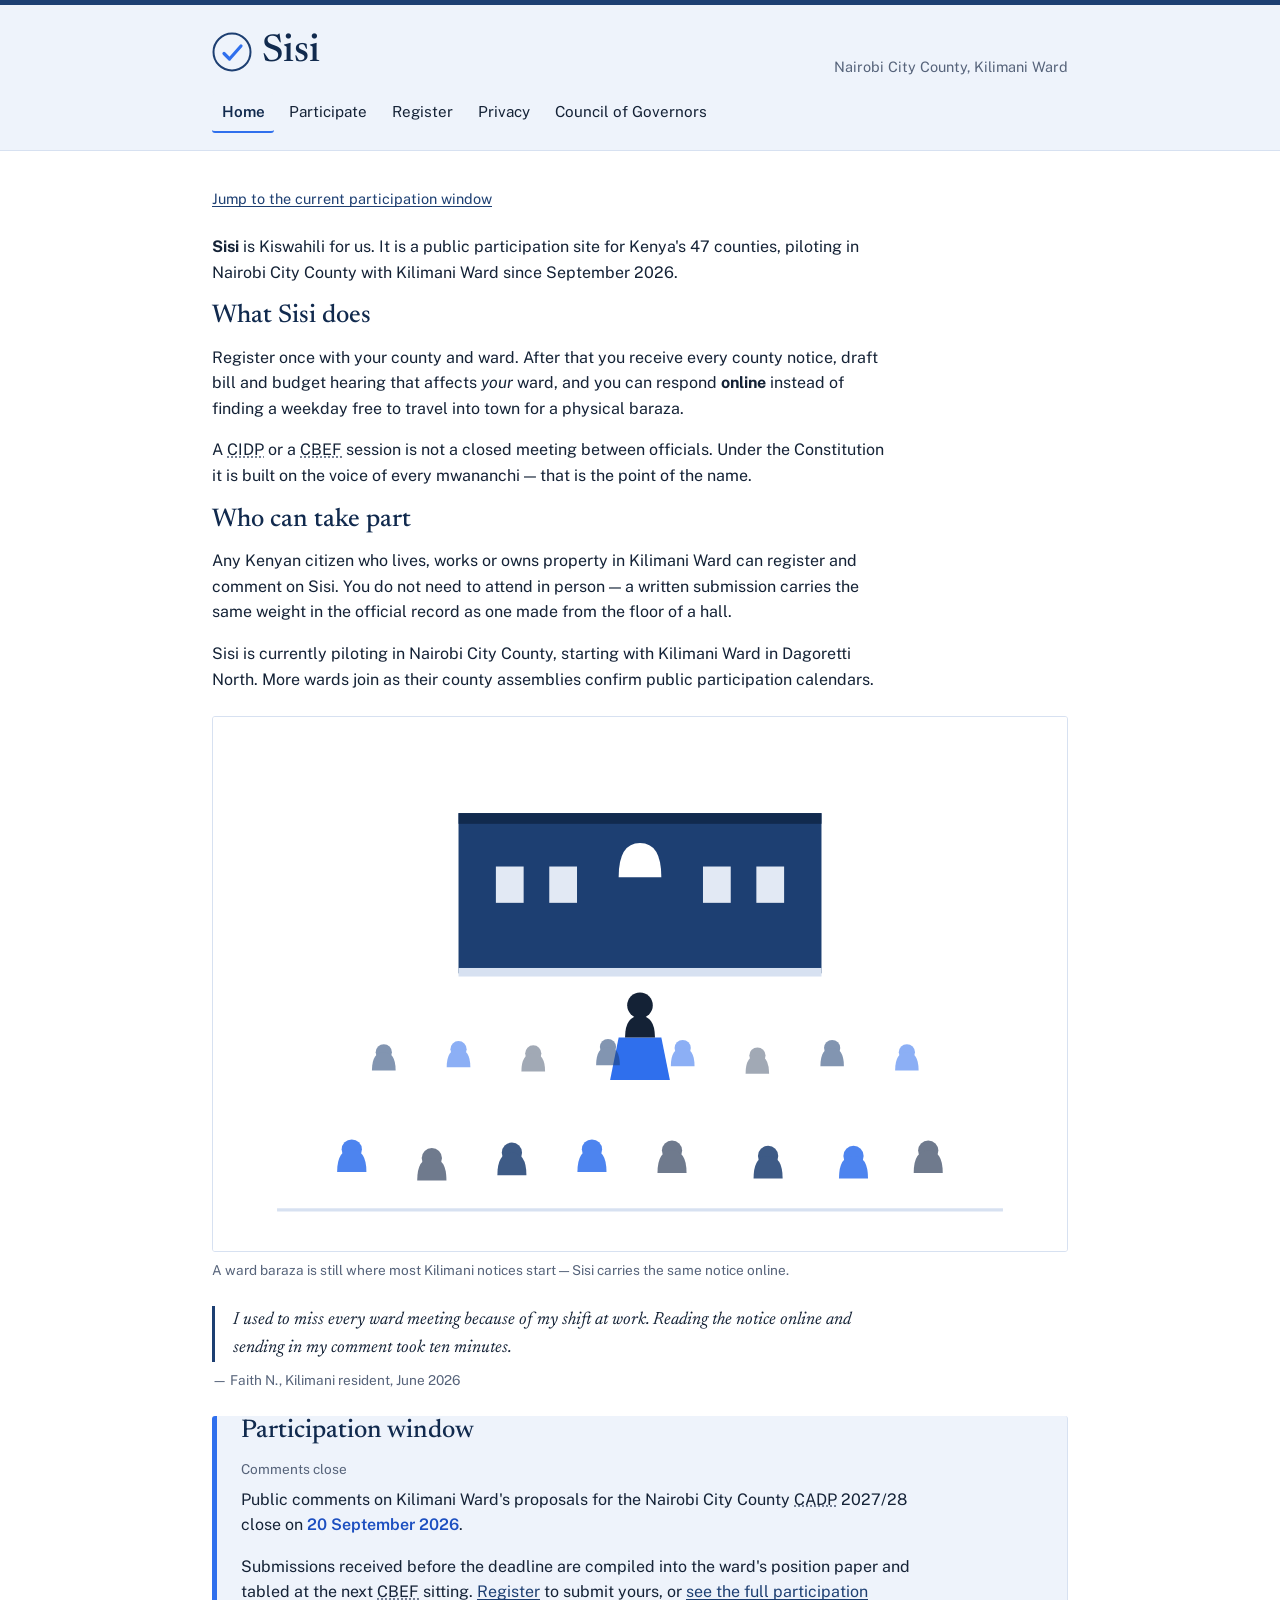
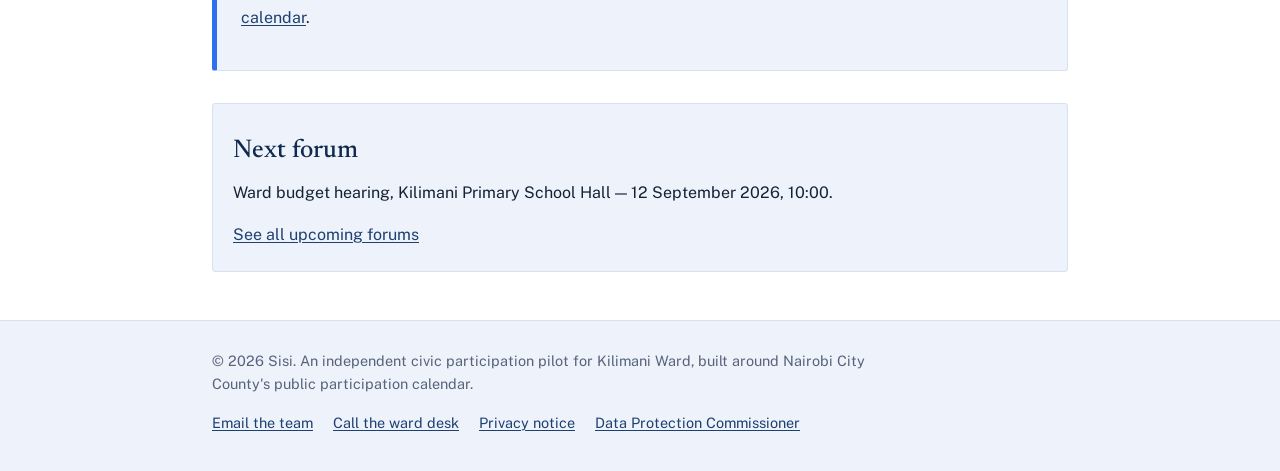
==== index.html @ 53de2138 "style: switch to white/navy theme, add favicon set, tighten nav Palette - Replace green/marigold tok" ====
<!doctype html>
<html lang="en">
<head>
<meta charset="utf-8">
<meta name="viewport" content="width=device-width, initial-scale=1">
<title>Sisi — your county, your voice</title>
<link rel="icon" type="image/svg+xml" href="images/mark.svg">
<link rel="icon" type="image/png" sizes="32x32" href="images/favicon-32.png">
<link rel="icon" type="image/png" sizes="16x16" href="images/favicon-16.png">
<link rel="apple-touch-icon" href="images/apple-touch-icon.png">
<link rel="preconnect" href="https://fonts.googleapis.com">
<link rel="preconnect" href="https://fonts.gstatic.com" crossorigin>
<link href="https://fonts.googleapis.com/css2?family=Newsreader:ital,wght@0,400;0,500;0,600;1,400&family=Public+Sans:wght@400;500;600;700&display=swap" rel="stylesheet">
<link rel="stylesheet" href="styles/main.css">
</head>
<body>

<header class="site-header">
  <div class="header-top">
    <a class="brand" href="index.html">
      <img src="images/mark.svg" alt="" width="40" height="40">
      <h1>Sisi</h1>
    </a>
    <p class="locality">Nairobi City County, Kilimani Ward</p>
  </div>
  <nav aria-label="Main">
    <ul>
      <li><a href="index.html" aria-current="page">Home</a></li>
      <li><a href="participate.html">Participate</a></li>
      <li><a href="register.html">Register</a></li>
      <li><a href="privacy.html">Privacy</a></li>
      <li><a href="https://www.cog.go.ke" target="_blank" rel="noopener">Council of Governors</a></li>
    </ul>
  </nav>
</header>

<main>

  <p class="jump"><a href="#window">Jump to the current participation window</a></p>

  <article>
    <p><strong>Sisi</strong> is Kiswahili for us. It is a public participation site for Kenya's
    47 counties, piloting in Nairobi City County with Kilimani Ward since
    <time datetime="2026-09">September 2026</time>.</p>

    <h2>What Sisi does</h2>
    <p>Register once with your county and ward. After that you receive every county notice,
    draft bill and budget hearing that affects <em>your</em> ward, and you can respond
    <strong>online</strong> instead of finding a weekday free to travel into town for a
    physical <span lang="sw">baraza</span>.</p>
    <p>A <abbr title="County Integrated Development Plan">CIDP</abbr> or a
    <abbr title="County Budget and Economic Forum">CBEF</abbr> session is not a closed meeting
    between officials. Under the Constitution it is built on the voice of every
    <span lang="sw">mwananchi</span> — that is the point of the name.</p>

    <h2>Who can take part</h2>
    <p>Any Kenyan citizen who lives, works or owns property in Kilimani Ward can register and
    comment on Sisi. You do not need to attend in person — a written submission carries the
    same weight in the official record as one made from the floor of a hall.</p>
    <p>Sisi is currently piloting in Nairobi City County, starting with Kilimani Ward in
    Dagoretti North. More wards join as their county assemblies confirm public participation
    calendars.</p>

    <figure>
      <img src="images/kilimani-baraza.svg"
           alt="Illustration of residents seated in front of a ward hall, facing a speaker at a podium during a public forum"
           width="800" height="500">
      <figcaption>A ward <span lang="sw">baraza</span> is still where most Kilimani notices
      start — Sisi carries the same notice online.</figcaption>
    </figure>

    <figure>
      <blockquote cite="https://sisi.example/notices/2026-06-12-kilimani-hearing">
        <p>I used to miss every ward meeting because of my shift at work. Reading the notice
        online and sending in my comment took ten minutes.</p>
      </blockquote>
      <figcaption>— <cite>Faith N.</cite>, Kilimani resident, June 2026</figcaption>
    </figure>
  </article>

  <section id="window" class="notice">
    <h2>Participation window</h2>
    <p><span class="deadline-label">Comments close</span>
    Public comments on Kilimani Ward's proposals for the Nairobi City County
    <abbr title="County Annual Development Plan">CADP</abbr> 2027/28 close on
    <time datetime="2026-09-20">20 September 2026</time>.</p>
    <p>Submissions received before the deadline are compiled into the ward's position paper
    and tabled at the next <abbr title="County Budget and Economic Forum">CBEF</abbr> sitting.
    <a href="register.html">Register</a> to submit yours, or
    <a href="participate.html">see the full participation calendar</a>.</p>
  </section>

  <aside>
    <h2>Next forum</h2>
    <p>Ward budget hearing, Kilimani Primary School Hall —
    <time datetime="2026-09-12T10:00">12 September 2026, 10:00</time>.</p>
    <p><a href="participate.html#forums">See all upcoming forums</a></p>
  </aside>

</main>

<footer class="site-footer">
  <div class="footer-inner">
    <p>&copy; 2026 Sisi. An independent civic participation pilot for Kilimani Ward, built
    around Nairobi City County's public participation calendar.</p>
    <ul class="footer-links">
      <li><a href="mailto:habari@sisi.example">Email the team</a></li>
      <li><a href="tel:+254700000000">Call the ward desk</a></li>
      <li><a href="privacy.html">Privacy notice</a></li>
      <li><a href="https://www.odpc.go.ke" target="_blank" rel="noopener">Data Protection Commissioner</a></li>
    </ul>
  </div>
</footer>

</body>
</html>
---- styles/main.css ----
/*
  Sisi — stylesheet
  Design idea: a county notice board / gazette letterhead, rebuilt for a
  phone screen. White page, deep navy for structure and headings, a single
  brighter accent blue reserved for the one thing that is actually
  time-limited (the participation window) and for current-page state.
  Hairline rules instead of shadows and cards.
*/

:root {
  --ink: #142236;
  --muted: #56637a;
  --paper: #ffffff;
  --panel: #eef3fb;
  --line: #d7e1f1;
  --navy: #1d3f72;
  --navy-dark: #112a4e;
  --accent: #2f6fed;
  --accent-dark: #1c4fc0;

  --serif: "Newsreader", Georgia, "Times New Roman", serif;
  --sans: "Public Sans", -apple-system, BlinkMacSystemFont, "Segoe UI", Roboto, sans-serif;
  --measure: 42rem;
}

* {
  box-sizing: border-box;
}

html {
  -webkit-text-size-adjust: 100%;
}

body {
  margin: 0;
  background: var(--paper);
  color: var(--ink);
  font-family: var(--sans);
  font-size: 1rem;
  line-height: 1.6;
}

h1, h2, h3 {
  font-family: var(--serif);
  font-weight: 500;
  line-height: 1.2;
  color: var(--navy-dark);
  margin: 0 0 0.5em;
}

h1 { font-size: clamp(1.8rem, 1.4rem + 1.6vw, 2.4rem); }
h2 { font-size: clamp(1.3rem, 1.15rem + 0.6vw, 1.6rem); margin-top: 0; }
h3 { font-size: 1.05rem; color: var(--ink); }

p {
  margin: 0 0 1em;
  max-width: var(--measure);
}

a {
  color: var(--navy);
  text-decoration-thickness: 1px;
  text-underline-offset: 0.15em;
}

a:hover { color: var(--accent-dark); }

a:focus-visible,
button:focus-visible,
input:focus-visible,
select:focus-visible,
textarea:focus-visible {
  outline: 2px solid var(--accent);
  outline-offset: 2px;
}

abbr[title] {
  text-decoration: underline dotted;
  text-decoration-color: var(--muted);
  cursor: help;
}

/* Skip / jump link */
.jump {
  font-size: 0.9rem;
  margin: 0 0 1.5rem;
}

/* ---------- Header / letterhead ---------- */

.site-header {
  border-top: 5px solid var(--navy);
  border-bottom: 1px solid var(--line);
  background: var(--panel);
}

.header-top {
  max-width: 56rem;
  margin: 0 auto;
  padding: 1.5rem 1.25rem 0.75rem;
  display: flex;
  flex-wrap: wrap;
  align-items: baseline;
  justify-content: space-between;
  gap: 0.25rem 1rem;
}

.brand {
  display: flex;
  align-items: center;
  gap: 0.6rem;
  text-decoration: none;
  color: var(--navy-dark);
}

.brand img { display: block; }

.brand h1 {
  margin: 0;
}

.locality {
  margin: 0 0 0.25rem;
  color: var(--muted);
  font-size: 0.9rem;
}

.site-header nav {
  max-width: 56rem;
  margin: 0 auto;
  padding: 0 1.25rem 0.9rem;
}

.site-header nav ul {
  list-style: none;
  margin: 0;
  padding: 0;
  display: flex;
  flex-wrap: wrap;
  gap: 0.15rem 0.35rem;
}

.site-header nav a {
  display: inline-block;
  padding: 0.4rem 0.6rem;
  margin-bottom: 0.15rem;
  color: var(--ink);
  text-decoration: none;
  border-radius: 3px;
  border-bottom: 2px solid transparent;
  font-size: 0.95rem;
  transition: background-color 0.15s ease;
}

.site-header nav a:hover {
  background: var(--panel);
  border-bottom-color: var(--line);
}

.site-header nav a[aria-current="page"] {
  color: var(--navy-dark);
  font-weight: 600;
  background: var(--panel);
  border-bottom-color: var(--accent);
}

/* ---------- Layout ---------- */

main {
  max-width: 56rem;
  margin: 0 auto;
  padding: 2.25rem 1.25rem 3rem;
}

main > article,
main > section,
main > aside {
  padding-top: 2rem;
  border-top: 1px solid var(--line);
  margin-top: 2rem;
}

main > article:first-of-type,
main > section:first-of-type {
  padding-top: 0;
  border-top: none;
  margin-top: 0;
}

aside {
  background: var(--panel);
  border: 1px solid var(--line);
  border-top: 1px solid var(--line) !important;
  padding: 1.25rem 1.25rem 0.5rem;
  border-radius: 3px;
}

/* Participation-window notice */

.notice {
  background: var(--panel);
  border: 1px solid var(--line);
  border-left: 5px solid var(--accent);
  border-radius: 3px;
  padding: 1.25rem 1.5rem 1.5rem;
}

.notice .deadline-label {
  display: block;
  font-size: 0.85rem;
  color: var(--muted);
  margin-bottom: 0.35rem;
}

.notice time {
  font-weight: 600;
  color: var(--accent-dark);
}

/* ---------- Figures / blockquote ---------- */

figure {
  margin: 1.5rem 0;
}

figure img,
figure svg {
  display: block;
  width: 100%;
  height: auto;
  border: 1px solid var(--line);
  border-radius: 3px;
}

figcaption {
  margin-top: 0.5rem;
  font-size: 0.85rem;
  color: var(--muted);
}

blockquote {
  margin: 1.5rem 0 0.25rem;
  padding-left: 1.1rem;
  border-left: 3px solid var(--navy);
  font-family: var(--serif);
  font-style: italic;
  font-size: 1.1rem;
  color: var(--ink);
}

blockquote p { margin: 0; }

cite { font-style: normal; }

/* ---------- Lists ---------- */

main ul, main ol {
  padding-left: 1.3rem;
  max-width: var(--measure);
}

main li { margin-bottom: 0.5rem; }

dl {
  max-width: var(--measure);
  border-top: 1px solid var(--line);
}

dl div {
  padding: 0.75rem 0;
  border-bottom: 1px solid var(--line);
}

dt {
  font-weight: 600;
  color: var(--navy-dark);
}

dd {
  margin: 0.25rem 0 0;
  color: var(--ink);
}

/* ---------- Tables ---------- */

.table-wrap {
  overflow-x: auto;
  margin: 0.5rem 0 1.5rem;
}

table {
  width: 100%;
  border-collapse: collapse;
  font-size: 0.95rem;
}

caption {
  text-align: left;
  font-size: 0.85rem;
  color: var(--muted);
  margin-bottom: 0.5rem;
}

th, td {
  padding: 0.6rem 0.75rem;
  border-bottom: 1px solid var(--line);
  text-align: left;
}

thead th {
  border-bottom: 2px solid var(--navy);
  color: var(--navy-dark);
  font-weight: 600;
}

td.num, th.num {
  text-align: right;
  font-variant-numeric: tabular-nums;
}

tfoot th, tfoot td {
  border-top: 2px solid var(--navy);
  border-bottom: none;
  font-weight: 600;
}

/* ---------- Forms ---------- */

fieldset {
  border: 1px solid var(--line);
  border-radius: 3px;
  padding: 1.1rem 1.25rem 1.25rem;
  margin: 0 0 1.5rem;
}

legend {
  font-family: var(--serif);
  font-weight: 500;
  color: var(--navy-dark);
  padding: 0 0.4rem;
}

fieldset p {
  margin: 0 0 1rem;
}

label {
  display: block;
  margin-bottom: 0.3rem;
  font-size: 0.95rem;
}

input[type="text"],
input[type="email"],
input[type="tel"],
select,
textarea {
  width: 100%;
  max-width: 26rem;
  font: inherit;
  padding: 0.55rem 0.65rem;
  border: 1px solid var(--muted);
  border-radius: 3px;
  background: var(--panel);
  color: var(--ink);
}

textarea { max-width: var(--measure); }

.choice label {
  display: flex;
  align-items: flex-start;
  gap: 0.5rem;
  font-weight: normal;
  margin-bottom: 0.55rem;
  padding: 0.15rem 0;
}

.choice input {
  margin-top: 0.2rem;
  flex-shrink: 0;
}

.consent {
  max-width: var(--measure);
  display: flex;
  gap: 0.6rem;
  align-items: flex-start;
  margin: 0 0 1.5rem;
}

button[type="submit"] {
  font: inherit;
  font-weight: 600;
  background: var(--navy);
  color: #fff;
  border: none;
  padding: 0.75rem 1.6rem;
  border-radius: 3px;
  cursor: pointer;
}

button[type="submit"]:hover {
  background: var(--navy-dark);
}

.hint {
  font-size: 0.85rem;
  color: var(--muted);
  margin: -0.6rem 0 1rem;
}

/* ---------- Footer ---------- */

.site-footer {
  border-top: 1px solid var(--line);
  background: var(--panel);
}

.site-footer .footer-inner {
  max-width: 56rem;
  margin: 0 auto;
  padding: 1.75rem 1.25rem 2.25rem;
}

.site-footer p {
  color: var(--muted);
  font-size: 0.9rem;
}

.footer-links {
  list-style: none;
  margin: 0.5rem 0 0;
  padding: 0;
  display: flex;
  flex-wrap: wrap;
  gap: 0.5rem 1.25rem;
}

.footer-links a {
  font-size: 0.9rem;
}

/* ---------- Small screens ---------- */

@media (max-width: 640px) {
  .header-top { padding-top: 1.1rem; }
  main { padding-top: 1.75rem; }
  fieldset { padding: 1rem; }
}

@media (prefers-reduced-motion: reduce) {
  * { scroll-behavior: auto !important; }
}
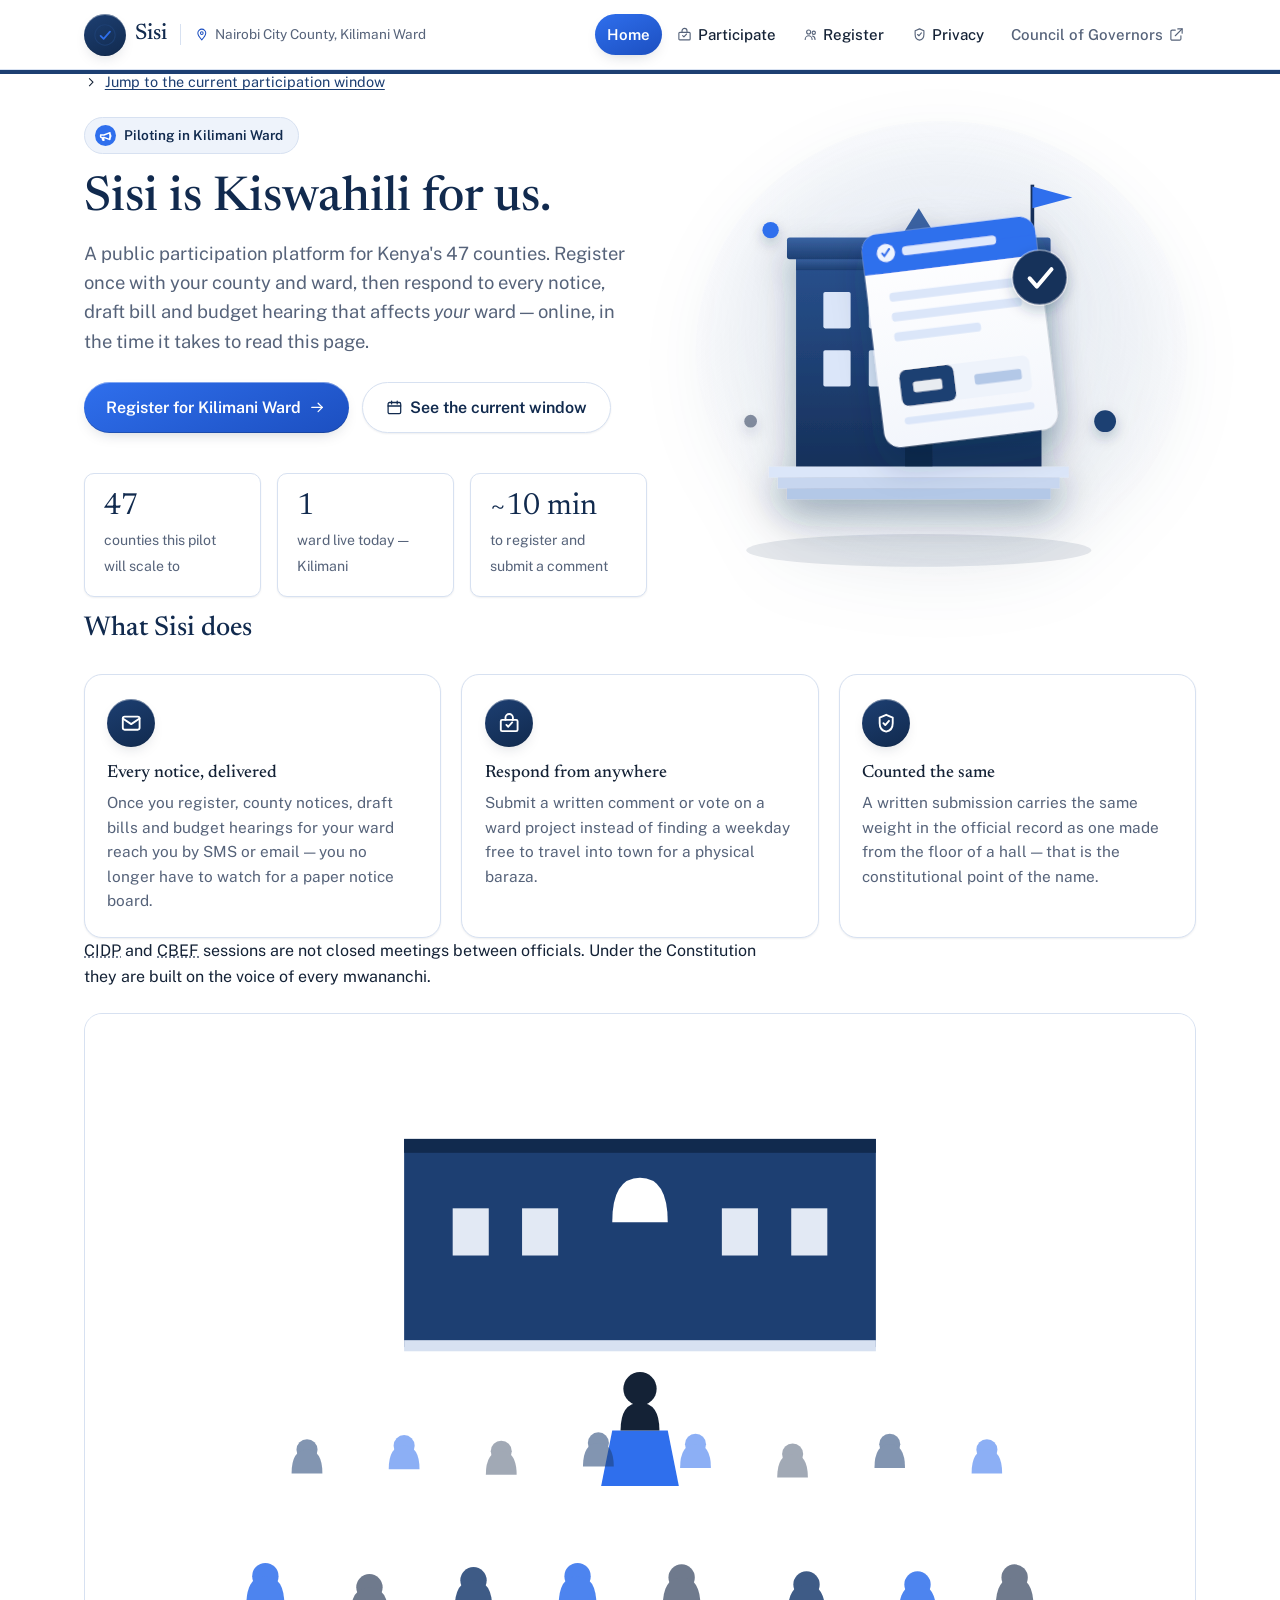
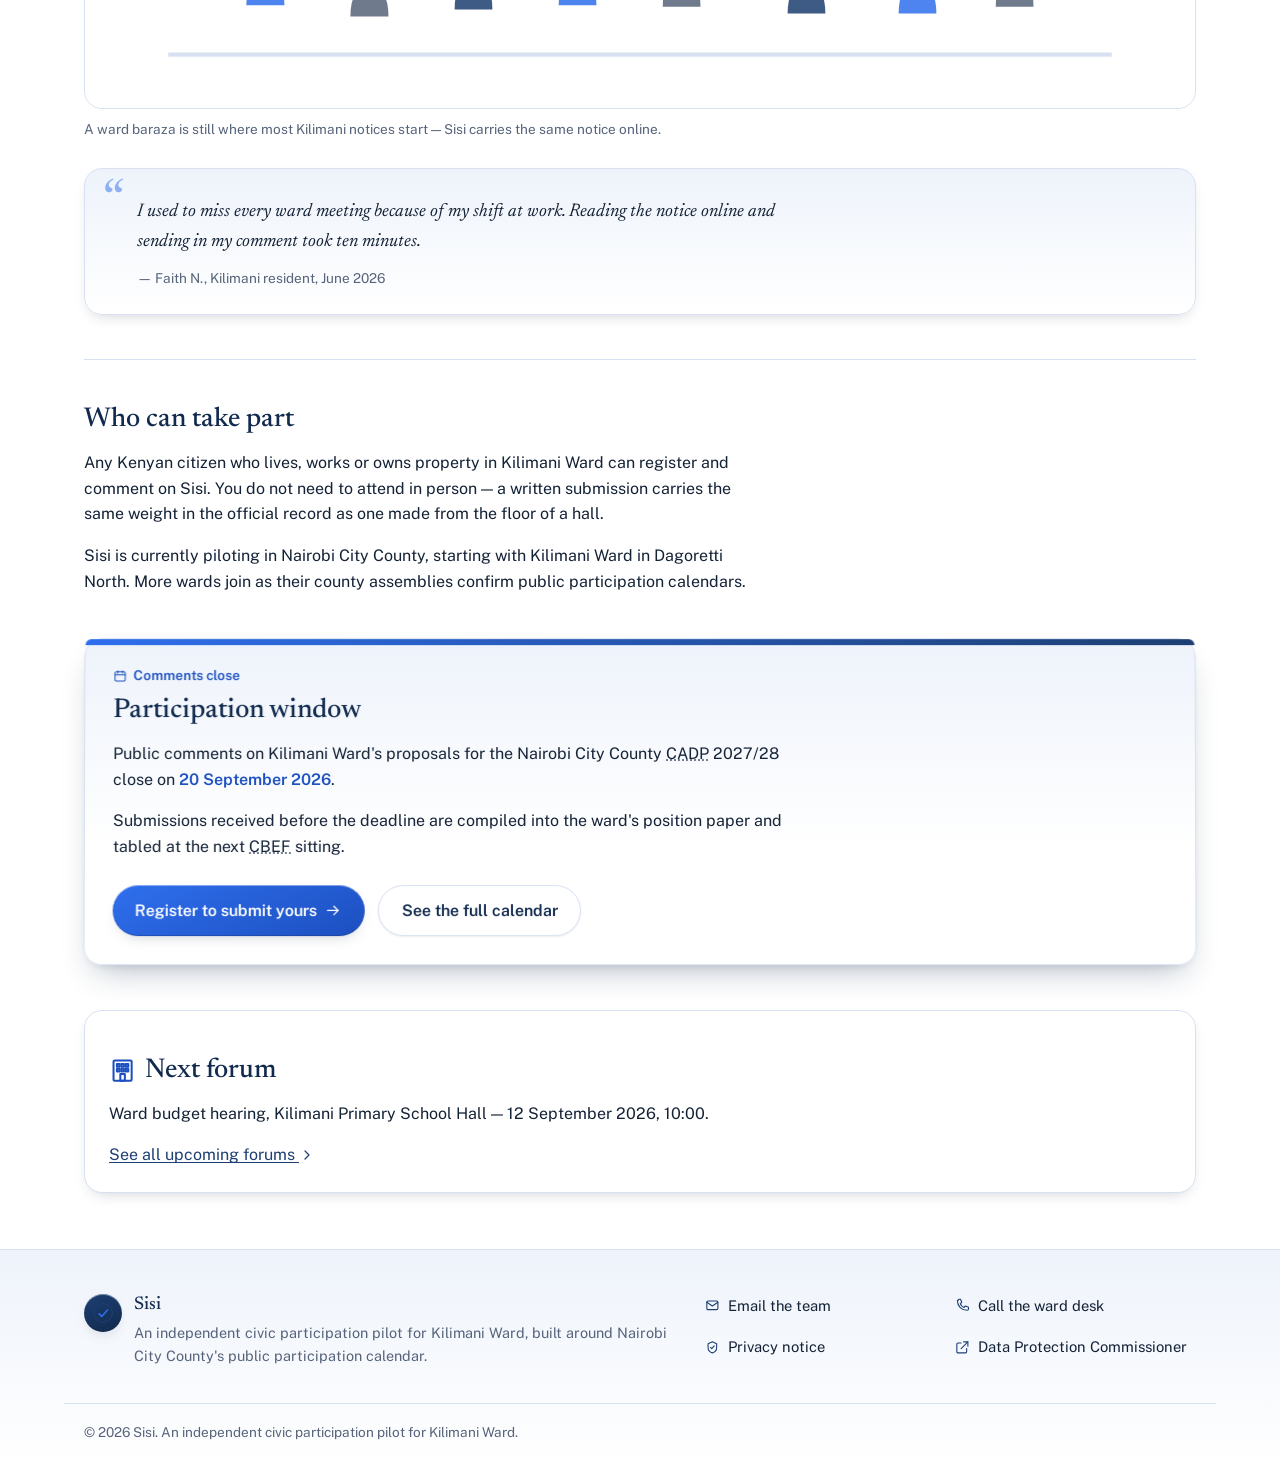
==== commit d40dd8d6: "Redesign Sisi UI: 3D-styled cards, real icon set, richer hero, zero inline styles" ====
--- a/index.html
+++ b/index.html
@@ -4,6 +4,7 @@
 <meta charset="utf-8">
 <meta name="viewport" content="width=device-width, initial-scale=1">
 <title>Sisi — your county, your voice</title>
+<meta name="description" content="Register once with your county and ward and take part in every public participation notice, draft bill and budget hearing that affects you — online.">
 <link rel="icon" type="image/svg+xml" href="images/mark.svg">
 <link rel="icon" type="image/png" sizes="32x32" href="images/favicon-32.png">
 <link rel="icon" type="image/png" sizes="16x16" href="images/favicon-16.png">
@@ -14,45 +15,235 @@
 <link rel="stylesheet" href="styles/main.css">
 </head>
 <body>
+<svg class="icon-sprite" aria-hidden="true">
+  <defs>
+
+    <symbol id="icon-calendar" viewBox="0 0 24 24">
+      <rect x="3" y="5" width="18" height="16" rx="2"/>
+      <line x1="3" y1="10" x2="21" y2="10"/>
+      <line x1="8" y1="3" x2="8" y2="7"/>
+      <line x1="16" y1="3" x2="16" y2="7"/>
+    </symbol>
+
+    <symbol id="icon-map-pin" viewBox="0 0 24 24">
+      <path d="M12 21s7-7.2 7-12a7 7 0 1 0-14 0c0 4.8 7 12 7 12z"/>
+      <circle cx="12" cy="9" r="2.4"/>
+    </symbol>
+
+    <symbol id="icon-users" viewBox="0 0 24 24">
+      <circle cx="9" cy="8" r="3.2"/>
+      <path d="M3.5 20c0-3.6 2.9-6 5.5-6s5.5 2.4 5.5 6"/>
+      <circle cx="17.2" cy="9.2" r="2.6"/>
+      <path d="M15.2 14.4c2.2.4 4 2.3 4 5.6"/>
+    </symbol>
+
+    <symbol id="icon-shield-check" viewBox="0 0 24 24">
+      <path d="M12 3l7 3v6c0 4.8-3 8.2-7 9-4-.8-7-4.2-7-9V6l7-3z"/>
+      <polyline points="9 12 11 14 15 9.5"/>
+    </symbol>
+
+    <symbol id="icon-mail" viewBox="0 0 24 24">
+      <rect x="3" y="5" width="18" height="14" rx="2"/>
+      <polyline points="3 7 12 13 21 7"/>
+    </symbol>
+
+    <symbol id="icon-phone" viewBox="0 0 24 24">
+      <path d="M6 2h3l2 5-2.5 2.5a12 12 0 0 0 6 6L17 13l5 2v3a2 2 0 0 1-2 2C10.6 20 4 13.4 4 5a2 2 0 0 1 2-2z"/>
+    </symbol>
+
+    <symbol id="icon-external-link" viewBox="0 0 24 24">
+      <path d="M14 3h7v7"/>
+      <line x1="21" y1="3" x2="10" y2="14"/>
+      <path d="M19 14v5a2 2 0 0 1-2 2H5a2 2 0 0 1-2-2V7a2 2 0 0 1 2-2h5"/>
+    </symbol>
+
+    <symbol id="icon-chevron-right" viewBox="0 0 24 24">
+      <polyline points="9 6 15 12 9 18"/>
+    </symbol>
+
+    <symbol id="icon-check-circle" viewBox="0 0 24 24">
+      <circle cx="12" cy="12" r="9"/>
+      <polyline points="8 12.5 10.8 15.3 16 9.5"/>
+    </symbol>
+
+    <symbol id="icon-arrow-right" viewBox="0 0 24 24">
+      <line x1="4" y1="12" x2="19" y2="12"/>
+      <polyline points="13 6 19 12 13 18"/>
+    </symbol>
+
+    <symbol id="icon-megaphone" viewBox="0 0 24 24">
+      <path d="M3 10.5v3a1 1 0 0 0 1 1h1.4l1.1 4.3a1 1 0 0 0 1 .7h1.3l-1-5h1l10.2 4V6.5l-10.2 4H4a1 1 0 0 0-1 1z"/>
+      <path d="M19 9.2a3.6 3.6 0 0 1 0 5.6"/>
+    </symbol>
+
+    <symbol id="icon-building" viewBox="0 0 24 24">
+      <rect x="4" y="3" width="16" height="18" rx="1"/>
+      <rect x="7" y="6.2" width="2.3" height="2.3"/>
+      <rect x="10.85" y="6.2" width="2.3" height="2.3"/>
+      <rect x="14.7" y="6.2" width="2.3" height="2.3"/>
+      <rect x="7" y="10.4" width="2.3" height="2.3"/>
+      <rect x="10.85" y="10.4" width="2.3" height="2.3"/>
+      <rect x="14.7" y="10.4" width="2.3" height="2.3"/>
+      <rect x="10" y="15" width="4" height="6"/>
+    </symbol>
+
+    <symbol id="icon-ballot" viewBox="0 0 24 24">
+      <path d="M8 8.5V6.2a4 4 0 0 1 8 0v2.3"/>
+      <rect x="3" y="8.5" width="18" height="12" rx="1.5"/>
+      <polyline points="9 13.8 11 15.8 15.2 11.2"/>
+    </symbol>
+
+    <symbol id="icon-lock" viewBox="0 0 24 24">
+      <rect x="5" y="11" width="14" height="9" rx="1.5"/>
+      <path d="M8 11V7a4 4 0 0 1 8 0v4"/>
+      <circle cx="12" cy="15.4" r="1.3"/>
+    </symbol>
+
+    <symbol id="icon-x-circle" viewBox="0 0 24 24">
+      <circle cx="12" cy="12" r="9"/>
+      <line x1="9" y1="9" x2="15" y2="15"/>
+      <line x1="15" y1="9" x2="9" y2="15"/>
+    </symbol>
+
+  </defs>
+</svg>
 
 <header class="site-header">
-  <div class="header-top">
-    <a class="brand" href="index.html">
-      <img src="images/mark.svg" alt="" width="40" height="40">
-      <h1>Sisi</h1>
-    </a>
-    <p class="locality">Nairobi City County, Kilimani Ward</p>
+  <div class="header-inner">
+    <div class="brand-block">
+      <a class="brand" href="index.html">
+        <span class="brand-mark"><img src="images/mark.svg" alt=""></span>
+        <h1>Sisi</h1>
+      </a>
+      <p class="locality">
+        <svg class="icon" aria-hidden="true"><use href="#icon-map-pin"/></svg>
+        Nairobi City County, Kilimani Ward
+      </p>
+    </div>
+    <nav aria-label="Main">
+      <ul>
+        <li><a href="index.html" aria-current="page">Home</a></li>
+        <li><a href="participate.html">
+          <svg class="icon" aria-hidden="true"><use href="#icon-ballot"/></svg>
+          Participate
+        </a></li>
+        <li><a href="register.html">
+          <svg class="icon" aria-hidden="true"><use href="#icon-users"/></svg>
+          Register
+        </a></li>
+        <li><a href="privacy.html">
+          <svg class="icon" aria-hidden="true"><use href="#icon-shield-check"/></svg>
+          Privacy
+        </a></li>
+        <li><a class="external" href="https://www.cog.go.ke" target="_blank" rel="noopener">
+          Council of Governors
+          <svg class="icon" aria-hidden="true"><use href="#icon-external-link"/></svg>
+        </a></li>
+      </ul>
+    </nav>
   </div>
-  <nav aria-label="Main">
-    <ul>
-      <li><a href="index.html" aria-current="page">Home</a></li>
-      <li><a href="participate.html">Participate</a></li>
-      <li><a href="register.html">Register</a></li>
-      <li><a href="privacy.html">Privacy</a></li>
-      <li><a href="https://www.cog.go.ke" target="_blank" rel="noopener">Council of Governors</a></li>
-    </ul>
-  </nav>
 </header>
 
 <main>
 
-  <p class="jump"><a href="#window">Jump to the current participation window</a></p>
+  <p class="jump">
+    <svg class="icon" aria-hidden="true"><use href="#icon-chevron-right"/></svg>
+    <a href="#window">Jump to the current participation window</a>
+  </p>
+
+  <section class="hero">
+    <div>
+      <p class="hero-eyebrow">
+        <svg class="icon" aria-hidden="true"><use href="#icon-megaphone"/></svg>
+        Piloting in Kilimani Ward
+      </p>
+      <h1>Sisi is Kiswahili for us.</h1>
+      <p class="lede">A public participation platform for Kenya's 47 counties. Register once
+      with your county and ward, then respond to every notice, draft bill and budget hearing
+      that affects <em>your</em> ward — online, in the time it takes to read this page.</p>
+      <div class="hero-actions">
+        <a class="btn btn-primary" href="register.html">
+          Register for Kilimani Ward
+          <svg class="icon" aria-hidden="true"><use href="#icon-arrow-right"/></svg>
+        </a>
+        <a class="btn btn-secondary" href="#window">
+          <svg class="icon" aria-hidden="true"><use href="#icon-calendar"/></svg>
+          See the current window
+        </a>
+      </div>
+      <div class="stat-row">
+        <div class="stat-card">
+          <span class="stat-number">47</span>
+          <span class="stat-label">counties this pilot will scale to</span>
+        </div>
+        <div class="stat-card">
+          <span class="stat-number">1</span>
+          <span class="stat-label">ward live today — Kilimani</span>
+        </div>
+        <div class="stat-card">
+          <span class="stat-number">~10 min</span>
+          <span class="stat-label">to register and submit a comment</span>
+        </div>
+      </div>
+    </div>
+    <div class="hero-figure">
+      <img src="images/hero-illustration.svg" width="560" height="520"
+           alt="Illustration of Kilimani Ward's county hall with a notice being submitted and confirmed on a phone">
+    </div>
+  </section>
 
   <article>
-    <p><strong>Sisi</strong> is Kiswahili for us. It is a public participation site for Kenya's
-    47 counties, piloting in Nairobi City County with Kilimani Ward since
-    <time datetime="2026-09">September 2026</time>.</p>
-
     <h2>What Sisi does</h2>
-    <p>Register once with your county and ward. After that you receive every county notice,
-    draft bill and budget hearing that affects <em>your</em> ward, and you can respond
-    <strong>online</strong> instead of finding a weekday free to travel into town for a
-    physical <span lang="sw">baraza</span>.</p>
-    <p>A <abbr title="County Integrated Development Plan">CIDP</abbr> or a
-    <abbr title="County Budget and Economic Forum">CBEF</abbr> session is not a closed meeting
-    between officials. Under the Constitution it is built on the voice of every
-    <span lang="sw">mwananchi</span> — that is the point of the name.</p>
-
+    <div class="feature-grid">
+      <div class="feature-card">
+        <span class="feature-icon">
+          <svg class="icon" aria-hidden="true"><use href="#icon-mail"/></svg>
+        </span>
+        <h3>Every notice, delivered</h3>
+        <p>Once you register, county notices, draft bills and budget hearings for your ward
+        reach you by SMS or email — you no longer have to watch for a paper notice board.</p>
+      </div>
+      <div class="feature-card">
+        <span class="feature-icon">
+          <svg class="icon" aria-hidden="true"><use href="#icon-ballot"/></svg>
+        </span>
+        <h3>Respond from anywhere</h3>
+        <p>Submit a written comment or vote on a ward project instead of finding a weekday
+        free to travel into town for a physical <span lang="sw">baraza</span>.</p>
+      </div>
+      <div class="feature-card">
+        <span class="feature-icon">
+          <svg class="icon" aria-hidden="true"><use href="#icon-shield-check"/></svg>
+        </span>
+        <h3>Counted the same</h3>
+        <p>A written submission carries the same weight in the official record as one made
+        from the floor of a hall — that is the constitutional point of the name.</p>
+      </div>
+    </div>
+
+    <p><abbr title="County Integrated Development Plan">CIDP</abbr> and
+    <abbr title="County Budget and Economic Forum">CBEF</abbr> sessions are not closed
+    meetings between officials. Under the Constitution they are built on the voice of every
+    <span lang="sw">mwananchi</span>.</p>
+
+    <figure>
+      <img src="images/kilimani-baraza.svg"
+           alt="Illustration of residents seated in front of a ward hall, facing a speaker at a podium during a public forum"
+           width="800" height="500">
+      <figcaption>A ward <span lang="sw">baraza</span> is still where most Kilimani notices
+      start — Sisi carries the same notice online.</figcaption>
+    </figure>
+
+    <div class="quote-card">
+      <blockquote cite="https://sisi.example/notices/2026-06-12-kilimani-hearing">
+        <p>I used to miss every ward meeting because of my shift at work. Reading the notice
+        online and sending in my comment took ten minutes.</p>
+      </blockquote>
+      <figcaption>— <cite>Faith N.</cite>, Kilimani resident, June 2026</figcaption>
+    </div>
+  </article>
+
+  <article>
     <h2>Who can take part</h2>
     <p>Any Kenyan citizen who lives, works or owns property in Kilimani Ward can register and
     comment on Sisi. You do not need to attend in person — a written submission carries the
@@ -60,56 +251,75 @@
     <p>Sisi is currently piloting in Nairobi City County, starting with Kilimani Ward in
     Dagoretti North. More wards join as their county assemblies confirm public participation
     calendars.</p>
-
-    <figure>
-      <img src="images/kilimani-baraza.svg"
-           alt="Illustration of residents seated in front of a ward hall, facing a speaker at a podium during a public forum"
-           width="800" height="500">
-      <figcaption>A ward <span lang="sw">baraza</span> is still where most Kilimani notices
-      start — Sisi carries the same notice online.</figcaption>
-    </figure>
-
-    <figure>
-      <blockquote cite="https://sisi.example/notices/2026-06-12-kilimani-hearing">
-        <p>I used to miss every ward meeting because of my shift at work. Reading the notice
-        online and sending in my comment took ten minutes.</p>
-      </blockquote>
-      <figcaption>— <cite>Faith N.</cite>, Kilimani resident, June 2026</figcaption>
-    </figure>
   </article>
 
   <section id="window" class="notice">
+    <p class="deadline-label">
+      <svg class="icon" aria-hidden="true"><use href="#icon-calendar"/></svg>
+      Comments close
+    </p>
     <h2>Participation window</h2>
-    <p><span class="deadline-label">Comments close</span>
-    Public comments on Kilimani Ward's proposals for the Nairobi City County
+    <p>Public comments on Kilimani Ward's proposals for the Nairobi City County
     <abbr title="County Annual Development Plan">CADP</abbr> 2027/28 close on
     <time datetime="2026-09-20">20 September 2026</time>.</p>
     <p>Submissions received before the deadline are compiled into the ward's position paper
-    and tabled at the next <abbr title="County Budget and Economic Forum">CBEF</abbr> sitting.
-    <a href="register.html">Register</a> to submit yours, or
-    <a href="participate.html">see the full participation calendar</a>.</p>
+    and tabled at the next <abbr title="County Budget and Economic Forum">CBEF</abbr> sitting.</p>
+    <div class="hero-actions">
+      <a class="btn btn-primary" href="register.html">
+        Register to submit yours
+        <svg class="icon" aria-hidden="true"><use href="#icon-arrow-right"/></svg>
+      </a>
+      <a class="btn btn-secondary" href="participate.html">See the full calendar</a>
+    </div>
   </section>
 
   <aside>
-    <h2>Next forum</h2>
+    <h2>
+      <svg class="icon" aria-hidden="true"><use href="#icon-building"/></svg>
+      Next forum
+    </h2>
     <p>Ward budget hearing, Kilimani Primary School Hall —
     <time datetime="2026-09-12T10:00">12 September 2026, 10:00</time>.</p>
-    <p><a href="participate.html#forums">See all upcoming forums</a></p>
+    <p><a href="participate.html#forums">
+      See all upcoming forums
+      <svg class="icon" aria-hidden="true"><use href="#icon-chevron-right"/></svg>
+    </a></p>
   </aside>
 
 </main>
 
 <footer class="site-footer">
   <div class="footer-inner">
-    <p>&copy; 2026 Sisi. An independent civic participation pilot for Kilimani Ward, built
-    around Nairobi City County's public participation calendar.</p>
+    <div class="footer-brand">
+      <span class="brand-mark"><img src="images/mark.svg" alt=""></span>
+      <div>
+        <h2>Sisi</h2>
+        <p>An independent civic participation pilot for Kilimani Ward, built around Nairobi
+        City County's public participation calendar.</p>
+      </div>
+    </div>
     <ul class="footer-links">
-      <li><a href="mailto:habari@sisi.example">Email the team</a></li>
-      <li><a href="tel:+254700000000">Call the ward desk</a></li>
-      <li><a href="privacy.html">Privacy notice</a></li>
-      <li><a href="https://www.odpc.go.ke" target="_blank" rel="noopener">Data Protection Commissioner</a></li>
+      <li><a href="mailto:habari@sisi.example">
+        <svg class="icon" aria-hidden="true"><use href="#icon-mail"/></svg>
+        Email the team
+      </a></li>
+      <li><a href="tel:+254700000000">
+        <svg class="icon" aria-hidden="true"><use href="#icon-phone"/></svg>
+        Call the ward desk
+      </a></li>
+      <li><a href="privacy.html">
+        <svg class="icon" aria-hidden="true"><use href="#icon-shield-check"/></svg>
+        Privacy notice
+      </a></li>
+      <li><a href="https://www.odpc.go.ke" target="_blank" rel="noopener">
+        <svg class="icon" aria-hidden="true"><use href="#icon-external-link"/></svg>
+        Data Protection Commissioner
+      </a></li>
     </ul>
   </div>
+  <div class="footer-bottom">
+    <p>&copy; 2026 Sisi. An independent civic participation pilot for Kilimani Ward.</p>
+  </div>
 </footer>
 
 </body>
--- a/styles/main.css
+++ b/styles/main.css
@@ -1,10 +1,11 @@
 /*
-  Sisi — stylesheet
-  Design idea: a county notice board / gazette letterhead, rebuilt for a
-  phone screen. White page, deep navy for structure and headings, a single
-  brighter accent blue reserved for the one thing that is actually
-  time-limited (the participation window) and for current-page state.
-  Hairline rules instead of shadows and cards.
+  Sisi — stylesheet, v2
+  Same letterhead identity as before — navy structure, one accent blue
+  reserved for time-limited and current-page state — pushed further:
+  layered shadows and gradient bevels give the interface real depth,
+  a proper hero anchors the homepage, and every icon is a real inline
+  SVG rather than a placeholder glyph.
+  No frameworks. No build step. One file.
 */
 
 :root {
@@ -12,23 +13,40 @@
   --muted: #56637a;
   --paper: #ffffff;
   --panel: #eef3fb;
+  --panel-deep: #dde8f8;
   --line: #d7e1f1;
   --navy: #1d3f72;
   --navy-dark: #112a4e;
+  --navy-deeper: #0b1c38;
   --accent: #2f6fed;
   --accent-dark: #1c4fc0;
+  --accent-soft: #e4ecfd;
+  --success: #1c7a4d;
+  --success-soft: #e4f3ea;
 
   --serif: "Newsreader", Georgia, "Times New Roman", serif;
   --sans: "Public Sans", -apple-system, BlinkMacSystemFont, "Segoe UI", Roboto, sans-serif;
   --measure: 42rem;
-}
-
-* {
+  --space: 1rem;
+  --radius: 10px;
+  --radius-lg: 18px;
+
+  --shadow-xs: 0 1px 2px rgba(20, 34, 54, 0.07);
+  --shadow-sm: 0 6px 16px -8px rgba(20, 34, 54, 0.28);
+  --shadow-md: 0 16px 32px -12px rgba(17, 42, 78, 0.32), 0 4px 10px -4px rgba(20, 34, 54, 0.12);
+  --shadow-lg: 0 32px 60px -20px rgba(11, 28, 56, 0.4), 0 10px 24px -8px rgba(20, 34, 54, 0.16);
+  --shadow-inset: inset 0 1px 0 rgba(255, 255, 255, 0.4), inset 0 -1px 0 rgba(11, 28, 56, 0.25);
+}
+
+*,
+*::before,
+*::after {
   box-sizing: border-box;
 }
 
 html {
   -webkit-text-size-adjust: 100%;
+  scroll-behavior: smooth;
 }
 
 body {
@@ -48,9 +66,9 @@
   margin: 0 0 0.5em;
 }
 
-h1 { font-size: clamp(1.8rem, 1.4rem + 1.6vw, 2.4rem); }
-h2 { font-size: clamp(1.3rem, 1.15rem + 0.6vw, 1.6rem); margin-top: 0; }
-h3 { font-size: 1.05rem; color: var(--ink); }
+h1 { font-size: clamp(1.9rem, 1.4rem + 2vw, 3rem); }
+h2 { font-size: clamp(1.35rem, 1.2rem + 0.7vw, 1.7rem); margin-top: 0; }
+h3 { font-size: 1.1rem; color: var(--ink); }
 
 p {
   margin: 0 0 1em;
@@ -69,9 +87,11 @@
 button:focus-visible,
 input:focus-visible,
 select:focus-visible,
-textarea:focus-visible {
+textarea:focus-visible,
+[tabindex]:focus-visible {
   outline: 2px solid var(--accent);
   outline-offset: 2px;
+  border-radius: 2px;
 }
 
 abbr[title] {
@@ -80,56 +100,102 @@
   cursor: help;
 }
 
+.icon {
+  width: 1em;
+  height: 1em;
+  stroke: currentColor;
+  fill: none;
+  stroke-width: 1.8;
+  stroke-linecap: round;
+  stroke-linejoin: round;
+  flex-shrink: 0;
+  vertical-align: -0.15em;
+}
+
 /* Skip / jump link */
 .jump {
   font-size: 0.9rem;
   margin: 0 0 1.5rem;
+  display: inline-flex;
+  align-items: center;
+  gap: 0.4rem;
+}
+
+.visually-hidden {
+  position: absolute;
+  width: 1px;
+  height: 1px;
+  overflow: hidden;
+  clip: rect(0 0 0 0);
+  white-space: nowrap;
 }
 
 /* ---------- Header / letterhead ---------- */
 
 .site-header {
-  border-top: 5px solid var(--navy);
+  position: sticky;
+  top: 0;
+  z-index: 20;
   border-bottom: 1px solid var(--line);
-  background: var(--panel);
-}
-
-.header-top {
-  max-width: 56rem;
+  background: rgba(255, 255, 255, 0.92);
+  backdrop-filter: saturate(160%) blur(10px);
+  box-shadow: 0 4px 0 var(--navy), var(--shadow-xs);
+}
+
+.header-inner {
+  max-width: 72rem;
   margin: 0 auto;
-  padding: 1.5rem 1.25rem 0.75rem;
+  padding: 0.85rem 1.25rem;
   display: flex;
   flex-wrap: wrap;
-  align-items: baseline;
+  align-items: center;
   justify-content: space-between;
-  gap: 0.25rem 1rem;
+  gap: 0.6rem 1.5rem;
+}
+
+.brand-block {
+  display: flex;
+  align-items: center;
+  gap: 0.85rem;
 }
 
 .brand {
   display: flex;
   align-items: center;
-  gap: 0.6rem;
+  gap: 0.55rem;
   text-decoration: none;
   color: var(--navy-dark);
 }
 
-.brand img { display: block; }
+.brand-mark {
+  display: grid;
+  place-items: center;
+  width: 42px;
+  height: 42px;
+  border-radius: 50%;
+  background: linear-gradient(155deg, var(--navy) 0%, var(--navy-dark) 100%);
+  box-shadow: var(--shadow-sm), var(--shadow-inset);
+}
+
+.brand-mark img { display: block; width: 22px; height: 22px; }
 
 .brand h1 {
   margin: 0;
+  font-size: 1.4rem;
 }
 
 .locality {
-  margin: 0 0 0.25rem;
+  margin: 0;
+  padding-left: 0.85rem;
+  border-left: 1px solid var(--line);
   color: var(--muted);
-  font-size: 0.9rem;
-}
-
-.site-header nav {
-  max-width: 56rem;
-  margin: 0 auto;
-  padding: 0 1.25rem 0.9rem;
-}
+  font-size: 0.85rem;
+  display: none;
+  align-items: center;
+  gap: 0.4rem;
+}
+
+.locality .icon { color: var(--accent-dark); }
 
 .site-header nav ul {
   list-style: none;
@@ -137,91 +203,252 @@
   padding: 0;
   display: flex;
   flex-wrap: wrap;
-  gap: 0.15rem 0.35rem;
+  gap: 0.2rem;
 }
 
 .site-header nav a {
-  display: inline-block;
-  padding: 0.4rem 0.6rem;
-  margin-bottom: 0.15rem;
+  display: inline-flex;
+  align-items: center;
+  gap: 0.35rem;
+  padding: 0.55rem 0.75rem;
   color: var(--ink);
   text-decoration: none;
-  border-radius: 3px;
-  border-bottom: 2px solid transparent;
-  font-size: 0.95rem;
-  transition: background-color 0.15s ease;
-}
+  border-radius: 999px;
+  font-size: 0.94rem;
+  font-weight: 500;
+  transition: background-color 0.15s ease, color 0.15s ease, box-shadow 0.15s ease;
+}
+
+.site-header nav a .icon { color: var(--muted); transition: color 0.15s ease; }
 
 .site-header nav a:hover {
   background: var(--panel);
-  border-bottom-color: var(--line);
+  color: var(--navy-dark);
 }
 
 .site-header nav a[aria-current="page"] {
-  color: var(--navy-dark);
+  color: #fff;
+  background: linear-gradient(155deg, var(--accent) 0%, var(--accent-dark) 100%);
+  box-shadow: var(--shadow-sm);
   font-weight: 600;
-  background: var(--panel);
-  border-bottom-color: var(--accent);
+}
+
+.site-header nav a[aria-current="page"] .icon { color: #fff; }
+
+.site-header nav a.external {
+  color: var(--muted);
+}
+
+@media (min-width: 40rem) {
+  .locality { display: inline-flex; }
 }
 
 /* ---------- Layout ---------- */
 
 main {
-  max-width: 56rem;
+  max-width: 72rem;
   margin: 0 auto;
-  padding: 2.25rem 1.25rem 3rem;
+  padding: 0 1.25rem 3.5rem;
+}
+
+.content-measure {
+  max-width: var(--measure);
 }
 
 main > article,
 main > section,
 main > aside {
-  padding-top: 2rem;
+  padding-top: 2.75rem;
   border-top: 1px solid var(--line);
-  margin-top: 2rem;
+  margin-top: 2.75rem;
 }
 
 main > article:first-of-type,
-main > section:first-of-type {
+main > section:first-of-type,
+main > .hero {
   padding-top: 0;
   border-top: none;
   margin-top: 0;
 }
 
-aside {
+/* ---------- Hero (home) ---------- */
+
+.hero {
+  padding: 2.5rem 0 1rem;
+  display: grid;
+  gap: 2.5rem;
+  align-items: center;
+}
+
+.hero-eyebrow {
+  display: inline-flex;
+  align-items: center;
+  gap: 0.5rem;
   background: var(--panel);
-  border: 1px solid var(--line);
-  border-top: 1px solid var(--line) !important;
-  padding: 1.25rem 1.25rem 0.5rem;
-  border-radius: 3px;
-}
-
-/* Participation-window notice */
-
-.notice {
+  color: var(--navy-dark);
+  border: 1px solid var(--line);
+  border-radius: 999px;
+  padding: 0.4rem 0.9rem 0.4rem 0.6rem;
+  font-size: 0.85rem;
+  font-weight: 600;
+  margin-bottom: 1.1rem;
+}
+
+.hero-eyebrow .icon {
+  width: 1.6em;
+  height: 1.6em;
+  padding: 0.28em;
+  border-radius: 50%;
+  background: var(--accent);
+  color: #fff;
+  stroke-width: 2.4;
+}
+
+.hero h1 { margin-bottom: 0.6rem; }
+
+.hero .lede {
+  font-size: 1.15rem;
+  color: var(--muted);
+  max-width: 34rem;
+}
+
+.hero-actions {
+  display: flex;
+  flex-wrap: wrap;
+  gap: 0.85rem;
+  margin: 1.6rem 0 0;
+}
+
+.hero-figure {
+  filter: drop-shadow(0 20px 30px rgba(17, 42, 78, 0.18));
+}
+
+.hero-figure img { display: block; width: 100%; height: auto; }
+
+.stat-row {
+  display: grid;
+  grid-template-columns: repeat(auto-fit, minmax(9.5rem, 1fr));
+  gap: 1rem;
+  margin: 2.5rem 0 0;
+  padding-top: 0;
+}
+
+.stat-card {
+  background: var(--paper);
+  border: 1px solid var(--line);
+  border-radius: var(--radius);
+  padding: 1.1rem 1.2rem;
+  box-shadow: var(--shadow-xs);
+}
+
+.stat-card .stat-number {
+  display: block;
+  font-family: var(--serif);
+  font-size: 1.9rem;
+  color: var(--navy-dark);
+  line-height: 1;
+  margin-bottom: 0.3rem;
+}
+
+.stat-card .stat-label {
+  color: var(--muted);
+  font-size: 0.88rem;
+}
+
+@media (min-width: 60rem) {
+  .hero {
+    grid-template-columns: 1.05fr 0.95fr;
+  }
+}
+
+/* ---------- Buttons ---------- */
+
+.btn {
+  display: inline-flex;
+  align-items: center;
+  gap: 0.5rem;
+  font: inherit;
+  font-weight: 600;
+  text-decoration: none;
+  padding: 0.75rem 1.4rem;
+  border-radius: 999px;
+  border: none;
+  cursor: pointer;
+  min-height: 44px;
+  transition: transform 0.15s ease, box-shadow 0.15s ease, background 0.15s ease;
+}
+
+.btn-primary {
+  color: #fff;
+  background: linear-gradient(155deg, var(--accent) 0%, var(--accent-dark) 100%);
+  box-shadow: var(--shadow-sm), var(--shadow-inset);
+}
+
+.btn-primary:hover {
+  color: #fff;
+  transform: translateY(-2px);
+  box-shadow: var(--shadow-md), var(--shadow-inset);
+}
+
+.btn-secondary {
+  color: var(--navy-dark);
+  background: var(--paper);
+  border: 1px solid var(--line);
+  box-shadow: var(--shadow-xs);
+}
+
+.btn-secondary:hover {
+  color: var(--navy-dark);
   background: var(--panel);
-  border: 1px solid var(--line);
-  border-left: 5px solid var(--accent);
-  border-radius: 3px;
-  padding: 1.25rem 1.5rem 1.5rem;
-}
-
-.notice .deadline-label {
-  display: block;
-  font-size: 0.85rem;
-  color: var(--muted);
-  margin-bottom: 0.35rem;
-}
-
-.notice time {
-  font-weight: 600;
-  color: var(--accent-dark);
-}
+  transform: translateY(-2px);
+}
+
+.btn .icon { width: 1.05em; height: 1.05em; }
+
+/* ---------- Feature grid ("What Sisi does") ---------- */
+
+.feature-grid {
+  display: grid;
+  gap: 1.25rem;
+  margin: 1.75rem 0 0;
+  grid-template-columns: repeat(auto-fit, minmax(15.5rem, 1fr));
+}
+
+.feature-card {
+  background: var(--paper);
+  border: 1px solid var(--line);
+  border-radius: var(--radius-lg);
+  padding: 1.5rem 1.4rem;
+  box-shadow: var(--shadow-xs);
+  transition: transform 0.18s ease, box-shadow 0.18s ease;
+}
+
+.feature-card:hover {
+  transform: translateY(-4px);
+  box-shadow: var(--shadow-md);
+}
+
+.feature-icon {
+  display: grid;
+  place-items: center;
+  width: 3rem;
+  height: 3rem;
+  border-radius: 50%;
+  margin-bottom: 1rem;
+  background: linear-gradient(155deg, var(--navy) 0%, var(--navy-dark) 100%);
+  color: #fff;
+  box-shadow: var(--shadow-sm), var(--shadow-inset);
+}
+
+.feature-icon .icon { width: 1.4rem; height: 1.4rem; stroke-width: 2; }
+
+.feature-card h3 { margin-bottom: 0.4rem; }
+
+.feature-card p { margin-bottom: 0; color: var(--muted); font-size: 0.96rem; }
 
 /* ---------- Figures / blockquote ---------- */
 
-figure {
-  margin: 1.5rem 0;
-}
+figure { margin: 1.5rem 0; }
 
 figure img,
 figure svg {
@@ -229,26 +456,51 @@
   width: 100%;
   height: auto;
   border: 1px solid var(--line);
-  border-radius: 3px;
+  border-radius: var(--radius-lg);
+  background: var(--panel);
 }
 
 figcaption {
-  margin-top: 0.5rem;
+  margin-top: 0.6rem;
   font-size: 0.85rem;
   color: var(--muted);
 }
 
-blockquote {
-  margin: 1.5rem 0 0.25rem;
-  padding-left: 1.1rem;
-  border-left: 3px solid var(--navy);
+.quote-card {
+  position: relative;
+  margin: 1.75rem 0 0.25rem;
+  padding: 1.75rem 1.75rem 1.5rem 3.25rem;
+  background: linear-gradient(180deg, var(--panel) 0%, var(--paper) 100%);
+  border: 1px solid var(--line);
+  border-radius: var(--radius-lg);
+  box-shadow: var(--shadow-sm);
+}
+
+.quote-card::before {
+  content: "\201C";
+  position: absolute;
+  left: 1.1rem;
+  top: 0.5rem;
+  font-family: var(--serif);
+  font-size: 3.4rem;
+  color: var(--accent);
+  opacity: 0.5;
+  line-height: 1;
+}
+
+.quote-card blockquote {
+  margin: 0;
+  padding: 0;
+  border: none;
   font-family: var(--serif);
   font-style: italic;
-  font-size: 1.1rem;
+  font-size: 1.15rem;
   color: var(--ink);
 }
 
-blockquote p { margin: 0; }
+.quote-card blockquote p { margin: 0; }
+
+.quote-card figcaption { margin-top: 0.75rem; }
 
 cite { font-style: normal; }
 
@@ -261,31 +513,115 @@
 
 main li { margin-bottom: 0.5rem; }
 
+.icon-list {
+  list-style: none;
+  padding-left: 0;
+  display: grid;
+  gap: 0.75rem;
+}
+
+.icon-list li {
+  display: flex;
+  align-items: flex-start;
+  gap: 0.7rem;
+  margin-bottom: 0;
+}
+
+.icon-list .icon {
+  width: 1.2rem;
+  height: 1.2rem;
+  margin-top: 0.2rem;
+  color: var(--success);
+  stroke-width: 2.1;
+}
+
+.icon-list.deny .icon { color: #a13a3a; }
+
 dl {
   max-width: var(--measure);
   border-top: 1px solid var(--line);
 }
 
 dl div {
-  padding: 0.75rem 0;
+  padding: 0.9rem 0;
   border-bottom: 1px solid var(--line);
 }
 
 dt {
   font-weight: 600;
   color: var(--navy-dark);
-}
+  display: flex;
+  align-items: center;
+  gap: 0.5rem;
+}
+
+dt .icon { color: var(--accent-dark); }
 
 dd {
-  margin: 0.25rem 0 0;
+  margin: 0.3rem 0 0;
   color: var(--ink);
 }
+
+/* ---------- Notice / spotlight card ---------- */
+
+.notice {
+  position: relative;
+  background: linear-gradient(180deg, var(--panel) 0%, var(--paper) 65%);
+  border: 1px solid var(--line);
+  border-radius: var(--radius-lg);
+  padding: 1.6rem 1.75rem 1.75rem;
+  box-shadow: var(--shadow-md);
+  transform: perspective(1200px) rotateX(0.4deg);
+}
+
+.notice::before {
+  content: "";
+  position: absolute;
+  inset: 0 0 auto 0;
+  height: 6px;
+  border-radius: var(--radius-lg) var(--radius-lg) 0 0;
+  background: linear-gradient(90deg, var(--accent) 0%, var(--navy) 100%);
+}
+
+.notice .deadline-label {
+  display: inline-flex;
+  align-items: center;
+  gap: 0.4rem;
+  font-size: 0.85rem;
+  font-weight: 600;
+  color: var(--accent-dark);
+  margin-bottom: 0.5rem;
+}
+
+.notice time {
+  font-weight: 600;
+  color: var(--accent-dark);
+}
+
+aside {
+  background: var(--paper);
+  border: 1px solid var(--line);
+  padding: 1.5rem 1.5rem 0.5rem;
+  border-radius: var(--radius-lg);
+  box-shadow: var(--shadow-sm);
+}
+
+aside h2 {
+  display: flex;
+  align-items: center;
+  gap: 0.55rem;
+}
+
+aside h2 .icon { color: var(--accent-dark); }
 
 /* ---------- Tables ---------- */
 
 .table-wrap {
   overflow-x: auto;
   margin: 0.5rem 0 1.5rem;
+  border: 1px solid var(--line);
+  border-radius: var(--radius-lg);
+  box-shadow: var(--shadow-xs);
 }
 
 table {
@@ -298,20 +634,24 @@
   text-align: left;
   font-size: 0.85rem;
   color: var(--muted);
-  margin-bottom: 0.5rem;
+  padding: 0.9rem 1rem 0;
+  caption-side: top;
 }
 
 th, td {
-  padding: 0.6rem 0.75rem;
+  padding: 0.75rem 1rem;
   border-bottom: 1px solid var(--line);
   text-align: left;
 }
 
 thead th {
+  background: var(--panel);
   border-bottom: 2px solid var(--navy);
   color: var(--navy-dark);
   font-weight: 600;
 }
+
+tbody tr:hover { background: var(--panel); }
 
 td.num, th.num {
   text-align: right;
@@ -322,32 +662,96 @@
   border-top: 2px solid var(--navy);
   border-bottom: none;
   font-weight: 600;
+  background: var(--panel);
+}
+
+.vote-cell {
+  display: flex;
+  align-items: center;
+  justify-content: flex-end;
+  gap: 0.6rem;
+}
+
+.vote-bar {
+  width: 5rem;
+  height: 8px;
+  border-radius: 999px;
+  background: var(--panel-deep);
+  overflow: hidden;
+  box-shadow: inset 0 1px 2px rgba(20, 34, 54, 0.15);
+}
+
+.vote-bar span {
+  display: block;
+  height: 100%;
+  border-radius: 999px;
+  background: linear-gradient(90deg, var(--accent) 0%, var(--navy) 100%);
+}
+
+/* Fill widths as classes, not inline styles — the vote share each project
+   has earned relative to the leading project. */
+.vote-bar .pct-100 { width: 100%; }
+.vote-bar .pct-86 { width: 86%; }
+.vote-bar .pct-70 { width: 70%; }
+.vote-bar .pct-47 { width: 47%; }
+
+/* ---------- Hero variants for non-home pages: no illustration, so the
+   hero grid collapses to a single measure-width column with no bottom
+   padding — the section under it supplies its own. ---------- */
+.page-hero {
+  padding-bottom: 0;
+  grid-template-columns: 1fr;
+}
+
+.page-hero .hero-full {
+  grid-column: 1 / -1;
+}
+
+/* Hides the inline icon-sprite definitions block — present once per page,
+   never rendered directly, only referenced by <use>. */
+.icon-sprite {
+  display: none;
 }
 
 /* ---------- Forms ---------- */
 
 fieldset {
   border: 1px solid var(--line);
-  border-radius: 3px;
-  padding: 1.1rem 1.25rem 1.25rem;
+  border-radius: var(--radius-lg);
+  padding: 1.4rem 1.5rem 1.5rem;
   margin: 0 0 1.5rem;
+  background: var(--paper);
+  box-shadow: var(--shadow-xs);
 }
 
 legend {
+  display: flex;
+  align-items: center;
+  gap: 0.5rem;
   font-family: var(--serif);
   font-weight: 500;
+  font-size: 1.05rem;
   color: var(--navy-dark);
-  padding: 0 0.4rem;
-}
-
-fieldset p {
-  margin: 0 0 1rem;
-}
+  padding: 0 0.5rem;
+}
+
+legend .icon {
+  color: #fff;
+  background: linear-gradient(155deg, var(--navy) 0%, var(--navy-dark) 100%);
+  border-radius: 50%;
+  width: 1.7rem;
+  height: 1.7rem;
+  padding: 0.4rem;
+  box-shadow: var(--shadow-xs);
+}
+
+fieldset p { margin: 0 0 1.1rem; }
 
 label {
   display: block;
-  margin-bottom: 0.3rem;
+  margin-bottom: 0.35rem;
   font-size: 0.95rem;
+  font-weight: 500;
 }
 
 input[type="text"],
@@ -357,98 +761,189 @@
 textarea {
   width: 100%;
   max-width: 26rem;
+  min-height: 44px;
   font: inherit;
-  padding: 0.55rem 0.65rem;
-  border: 1px solid var(--muted);
-  border-radius: 3px;
+  padding: 0.6rem 0.75rem;
+  border: 1px solid var(--line);
+  border-radius: var(--radius);
   background: var(--panel);
   color: var(--ink);
+  box-shadow: inset 0 1px 3px rgba(20, 34, 54, 0.08);
+  transition: border-color 0.15s ease, box-shadow 0.15s ease, background 0.15s ease;
+}
+
+input:hover, select:hover, textarea:hover { border-color: var(--muted); }
+
+input:focus, select:focus, textarea:focus {
+  background: var(--paper);
+  border-color: var(--accent);
+}
+
+input:user-invalid, select:user-invalid, textarea:user-invalid {
+  border-color: #a13a3a;
 }
 
 textarea { max-width: var(--measure); }
 
+.choice {
+  display: grid;
+  gap: 0.15rem;
+}
+
 .choice label {
   display: flex;
   align-items: flex-start;
-  gap: 0.5rem;
+  gap: 0.6rem;
   font-weight: normal;
-  margin-bottom: 0.55rem;
-  padding: 0.15rem 0;
-}
+  min-height: 44px;
+  margin-bottom: 0;
+  padding: 0.4rem 0.5rem;
+  border-radius: var(--radius);
+  transition: background 0.12s ease;
+}
+
+.choice label:hover { background: var(--panel); }
 
 .choice input {
   margin-top: 0.2rem;
   flex-shrink: 0;
+  width: auto;
+  min-height: 0;
 }
 
 .consent {
   max-width: var(--measure);
   display: flex;
-  gap: 0.6rem;
+  gap: 0.7rem;
   align-items: flex-start;
   margin: 0 0 1.5rem;
+  padding: 0.9rem 1rem;
+  background: var(--panel);
+  border-radius: var(--radius);
 }
 
 button[type="submit"] {
   font: inherit;
   font-weight: 600;
-  background: var(--navy);
+  min-height: 44px;
+  background: linear-gradient(155deg, var(--navy) 0%, var(--navy-dark) 100%);
   color: #fff;
   border: none;
-  padding: 0.75rem 1.6rem;
-  border-radius: 3px;
+  padding: 0.85rem 1.8rem;
+  border-radius: 999px;
   cursor: pointer;
+  box-shadow: var(--shadow-sm), var(--shadow-inset);
+  display: inline-flex;
+  align-items: center;
+  gap: 0.55rem;
+  transition: transform 0.15s ease, box-shadow 0.15s ease;
 }
 
 button[type="submit"]:hover {
-  background: var(--navy-dark);
+  transform: translateY(-2px);
+  box-shadow: var(--shadow-md), var(--shadow-inset);
 }
 
 .hint {
-  font-size: 0.85rem;
+  display: flex;
+  gap: 0.5rem;
+  align-items: flex-start;
+  font-size: 0.87rem;
   color: var(--muted);
-  margin: -0.6rem 0 1rem;
-}
+  background: var(--panel);
+  border-radius: var(--radius);
+  padding: 0.75rem 0.9rem;
+  margin: 0 0 1.25rem;
+}
+
+.hint .icon { margin-top: 0.15rem; color: var(--accent-dark); }
 
 /* ---------- Footer ---------- */
 
 .site-footer {
   border-top: 1px solid var(--line);
-  background: var(--panel);
-}
-
-.site-footer .footer-inner {
-  max-width: 56rem;
+  background: linear-gradient(180deg, var(--panel) 0%, var(--paper) 100%);
+}
+
+.footer-inner {
+  max-width: 72rem;
   margin: 0 auto;
-  padding: 1.75rem 1.25rem 2.25rem;
-}
-
-.site-footer p {
+  padding: 2.75rem 1.25rem 2.25rem;
+  display: grid;
+  gap: 2rem;
+  grid-template-columns: 1.2fr 1fr;
+}
+
+.footer-brand {
+  display: flex;
+  align-items: flex-start;
+  gap: 0.75rem;
+}
+
+.footer-brand .brand-mark { width: 38px; height: 38px; flex-shrink: 0; }
+.footer-brand .brand-mark img { width: 20px; height: 20px; }
+
+.footer-brand h2 {
+  font-size: 1.15rem;
+  margin: 0 0 0.3rem;
+}
+
+.footer-brand p {
   color: var(--muted);
   font-size: 0.9rem;
+  margin: 0;
 }
 
 .footer-links {
   list-style: none;
-  margin: 0.5rem 0 0;
+  margin: 0;
   padding: 0;
-  display: flex;
-  flex-wrap: wrap;
-  gap: 0.5rem 1.25rem;
+  display: grid;
+  gap: 0.6rem;
 }
 
 .footer-links a {
-  font-size: 0.9rem;
+  display: inline-flex;
+  align-items: center;
+  gap: 0.5rem;
+  font-size: 0.92rem;
+  text-decoration: none;
+  color: var(--ink);
+}
+
+.footer-links a:hover { color: var(--accent-dark); }
+
+.footer-links .icon { color: var(--navy); }
+
+.footer-bottom {
+  border-top: 1px solid var(--line);
+  padding: 1.1rem 1.25rem 1.5rem;
+  max-width: 72rem;
+  margin: 0 auto;
+}
+
+.footer-bottom p {
+  margin: 0;
+  color: var(--muted);
+  font-size: 0.85rem;
+}
+
+@media (min-width: 40rem) {
+  .footer-links { grid-template-columns: 1fr 1fr; }
 }
 
 /* ---------- Small screens ---------- */
 
 @media (max-width: 640px) {
-  .header-top { padding-top: 1.1rem; }
-  main { padding-top: 1.75rem; }
-  fieldset { padding: 1rem; }
+  main { padding-top: 1.5rem; }
+  fieldset { padding: 1.1rem; }
+  .footer-inner { grid-template-columns: 1fr; }
 }
 
 @media (prefers-reduced-motion: reduce) {
-  * { scroll-behavior: auto !important; }
-}
+  html { scroll-behavior: auto !important; }
+  * {
+    animation-duration: 0.01ms !important;
+    transition-duration: 0.01ms !important;
+  }
+}
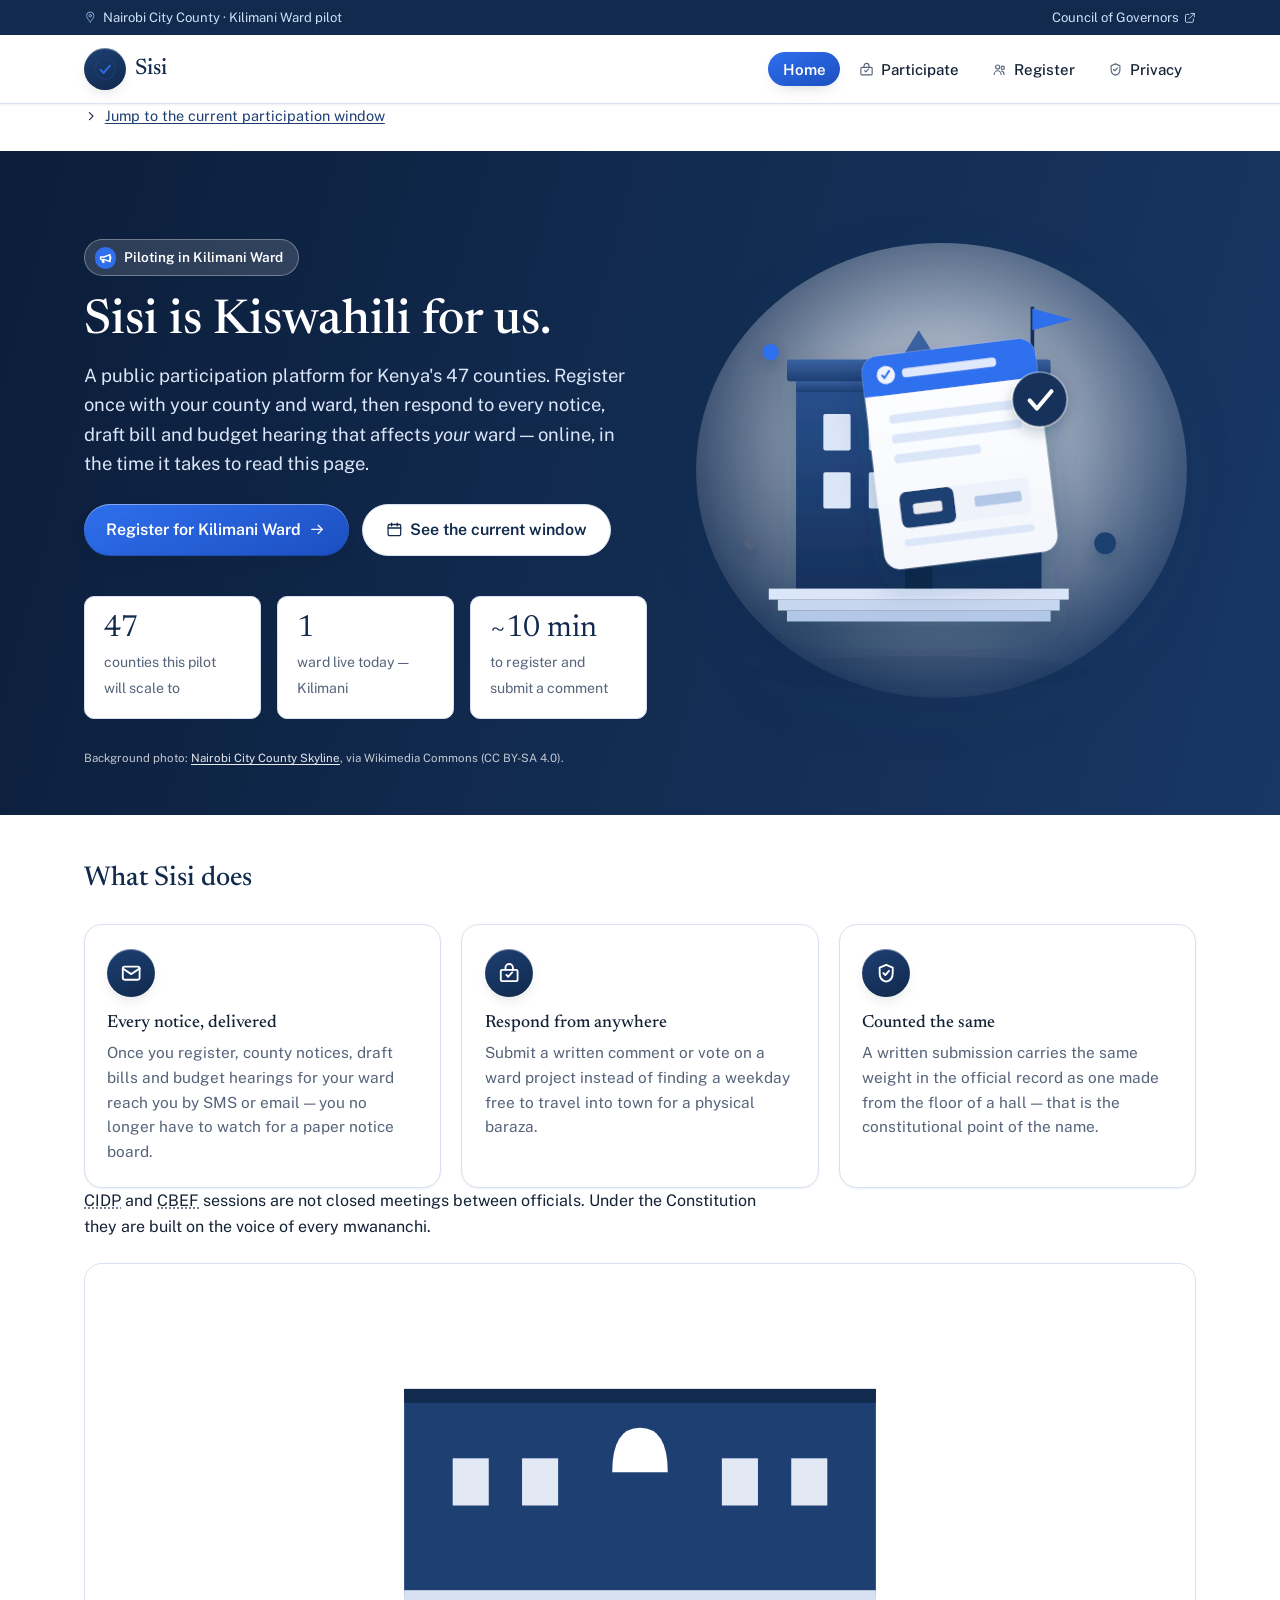
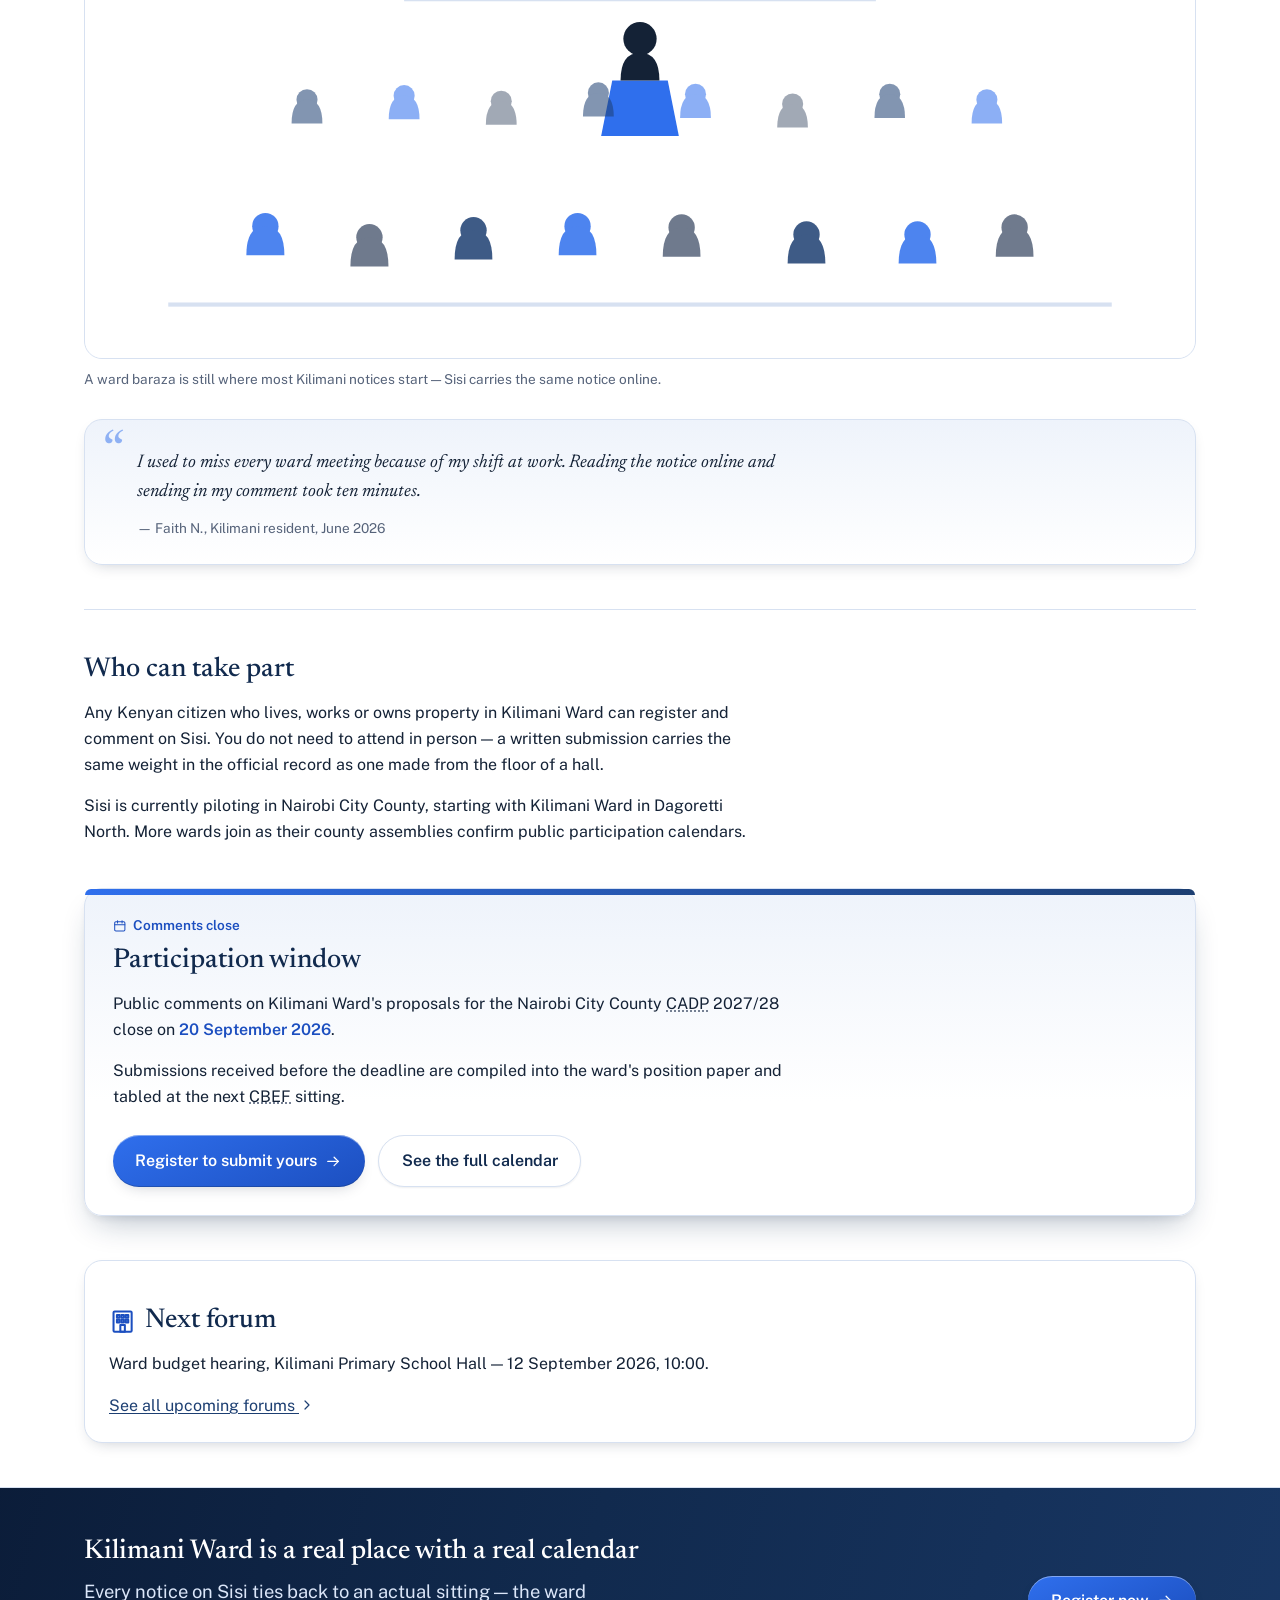
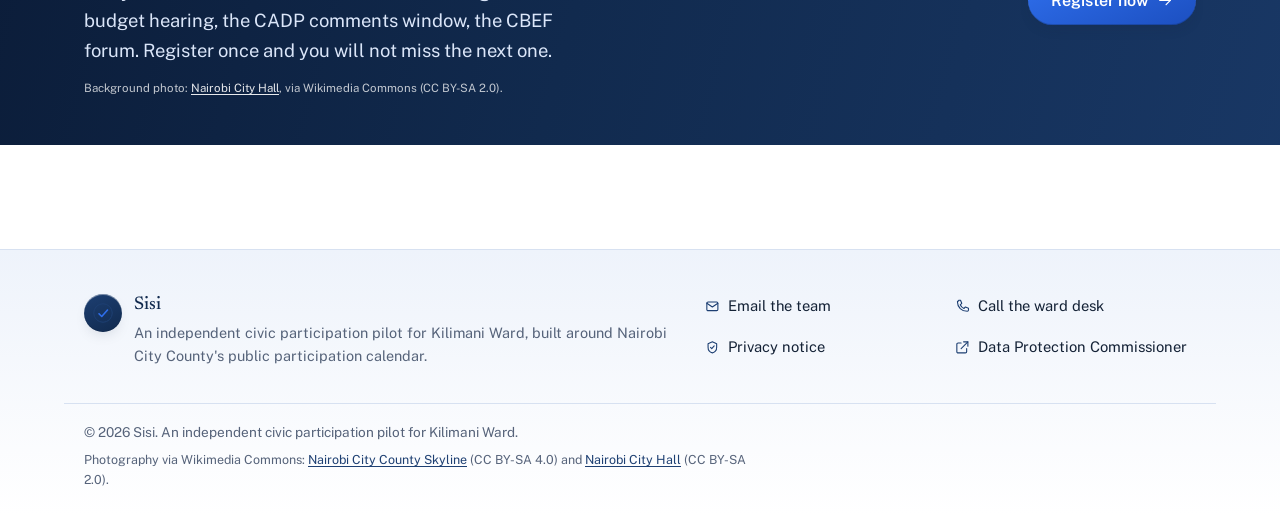
==== commit 46eca4d8: "Add real photography, two-tier nav, working register form, and interactivity - Add full-bleed photo " ====
--- a/index.html
+++ b/index.html
@@ -3,8 +3,8 @@
 <head>
 <meta charset="utf-8">
 <meta name="viewport" content="width=device-width, initial-scale=1">
-<title>Sisi — your county, your voice</title>
-<meta name="description" content="Register once with your county and ward and take part in every public participation notice, draft bill and budget hearing that affects you — online.">
+<title>Sisi &mdash; your county, your voice</title>
+<meta name="description" content="Register once with your county and ward and take part in every public participation notice, draft bill and budget hearing that affects you &mdash; online.">
 <link rel="icon" type="image/svg+xml" href="images/mark.svg">
 <link rel="icon" type="image/png" sizes="32x32" href="images/favicon-32.png">
 <link rel="icon" type="image/png" sizes="16x16" href="images/favicon-16.png">
@@ -105,40 +105,63 @@
       <line x1="15" y1="9" x2="9" y2="15"/>
     </symbol>
 
+    <symbol id="icon-menu" viewBox="0 0 24 24">
+      <line x1="3.5" y1="6.5" x2="20.5" y2="6.5"/>
+      <line x1="3.5" y1="12" x2="20.5" y2="12"/>
+      <line x1="3.5" y1="17.5" x2="20.5" y2="17.5"/>
+    </symbol>
+
+    <symbol id="icon-close" viewBox="0 0 24 24">
+      <line x1="6" y1="6" x2="18" y2="18"/>
+      <line x1="18" y1="6" x2="6" y2="18"/>
+    </symbol>
+
+    <symbol id="icon-filter" viewBox="0 0 24 24">
+      <path d="M4 5h16"/>
+      <path d="M7 12h10"/>
+      <path d="M10.5 19h3"/>
+    </symbol>
+
+    <symbol id="icon-chevron-down" viewBox="0 0 24 24">
+      <polyline points="6 9 12 15 18 9"/>
+    </symbol>
+
   </defs>
 </svg>
 
+<div class="utility-bar">
+  <div class="utility-inner">
+    <p class="utility-locality">
+      <svg class="icon" aria-hidden="true"><use href="#icon-map-pin"/></svg>
+      Nairobi City County &middot; Kilimani Ward pilot
+    </p>
+    <a class="utility-link" href="https://www.cog.go.ke" target="_blank" rel="noopener">
+      Council of Governors
+      <svg class="icon" aria-hidden="true"><use href="#icon-external-link"/></svg>
+    </a>
+  </div>
+</div>
+
 <header class="site-header">
   <div class="header-inner">
-    <div class="brand-block">
-      <a class="brand" href="index.html">
-        <span class="brand-mark"><img src="images/mark.svg" alt=""></span>
-        <h1>Sisi</h1>
-      </a>
-      <p class="locality">
-        <svg class="icon" aria-hidden="true"><use href="#icon-map-pin"/></svg>
-        Nairobi City County, Kilimani Ward
-      </p>
-    </div>
+    <a class="brand" href="index.html">
+      <span class="brand-mark"><img src="images/mark.svg" alt=""></span>
+      <h1>Sisi</h1>
+    </a>
     <nav aria-label="Main">
-      <ul>
+      <button type="button" class="nav-toggle" id="navToggle" aria-expanded="false" aria-controls="primaryNav">
+        <svg class="icon icon-menu" aria-hidden="true"><use href="#icon-menu"/></svg>
+        <svg class="icon icon-close" aria-hidden="true"><use href="#icon-close"/></svg>
+        Menu
+      </button>
+      <ul id="primaryNav">
         <li><a href="index.html" aria-current="page">Home</a></li>
-        <li><a href="participate.html">
-          <svg class="icon" aria-hidden="true"><use href="#icon-ballot"/></svg>
-          Participate
-        </a></li>
-        <li><a href="register.html">
-          <svg class="icon" aria-hidden="true"><use href="#icon-users"/></svg>
-          Register
-        </a></li>
-        <li><a href="privacy.html">
-          <svg class="icon" aria-hidden="true"><use href="#icon-shield-check"/></svg>
-          Privacy
-        </a></li>
-        <li><a class="external" href="https://www.cog.go.ke" target="_blank" rel="noopener">
-          Council of Governors
-          <svg class="icon" aria-hidden="true"><use href="#icon-external-link"/></svg>
-        </a></li>
+        <li><a href="participate.html"><svg class="icon" aria-hidden="true"><use href="#icon-ballot"/></svg>
+          Participate</a></li>
+        <li><a href="register.html"><svg class="icon" aria-hidden="true"><use href="#icon-users"/></svg>
+          Register</a></li>
+        <li><a href="privacy.html"><svg class="icon" aria-hidden="true"><use href="#icon-shield-check"/></svg>
+          Privacy</a></li>
       </ul>
     </nav>
   </div>
@@ -151,59 +174,66 @@
     <a href="#window">Jump to the current participation window</a>
   </p>
 
-  <section class="hero">
-    <div>
-      <p class="hero-eyebrow">
-        <svg class="icon" aria-hidden="true"><use href="#icon-megaphone"/></svg>
-        Piloting in Kilimani Ward
-      </p>
-      <h1>Sisi is Kiswahili for us.</h1>
-      <p class="lede">A public participation platform for Kenya's 47 counties. Register once
-      with your county and ward, then respond to every notice, draft bill and budget hearing
-      that affects <em>your</em> ward — online, in the time it takes to read this page.</p>
-      <div class="hero-actions">
-        <a class="btn btn-primary" href="register.html">
-          Register for Kilimani Ward
-          <svg class="icon" aria-hidden="true"><use href="#icon-arrow-right"/></svg>
-        </a>
-        <a class="btn btn-secondary" href="#window">
-          <svg class="icon" aria-hidden="true"><use href="#icon-calendar"/></svg>
-          See the current window
-        </a>
-      </div>
-      <div class="stat-row">
-        <div class="stat-card">
-          <span class="stat-number">47</span>
-          <span class="stat-label">counties this pilot will scale to</span>
+  <div class="full-bleed photo-band photo-skyline hero-band">
+    <div class="photo-band-inner">
+      <section class="hero">
+        <div class="reveal">
+          <p class="hero-eyebrow">
+            <svg class="icon" aria-hidden="true"><use href="#icon-megaphone"/></svg>
+            Piloting in Kilimani Ward
+          </p>
+          <h1>Sisi is Kiswahili for us.</h1>
+          <p class="lede">A public participation platform for Kenya's 47 counties. Register once
+          with your county and ward, then respond to every notice, draft bill and budget hearing
+          that affects <em>your</em> ward &mdash; online, in the time it takes to read this page.</p>
+          <div class="hero-actions">
+            <a class="btn btn-primary" href="register.html">
+              Register for Kilimani Ward
+              <svg class="icon" aria-hidden="true"><use href="#icon-arrow-right"/></svg>
+            </a>
+            <a class="btn btn-secondary" href="#window">
+              <svg class="icon" aria-hidden="true"><use href="#icon-calendar"/></svg>
+              See the current window
+            </a>
+          </div>
+          <div class="stat-row reveal-group">
+            <div class="stat-card reveal">
+              <span class="stat-number">47</span>
+              <span class="stat-label">counties this pilot will scale to</span>
+            </div>
+            <div class="stat-card reveal">
+              <span class="stat-number">1</span>
+              <span class="stat-label">ward live today &mdash; Kilimani</span>
+            </div>
+            <div class="stat-card reveal">
+              <span class="stat-number">~10 min</span>
+              <span class="stat-label">to register and submit a comment</span>
+            </div>
+          </div>
         </div>
-        <div class="stat-card">
-          <span class="stat-number">1</span>
-          <span class="stat-label">ward live today — Kilimani</span>
+        <div class="hero-figure reveal">
+          <img src="images/hero-illustration.svg" width="560" height="520"
+               alt="Illustration of Kilimani Ward's county hall with a notice being submitted and confirmed on a phone">
         </div>
-        <div class="stat-card">
-          <span class="stat-number">~10 min</span>
-          <span class="stat-label">to register and submit a comment</span>
-        </div>
-      </div>
-    </div>
-    <div class="hero-figure">
-      <img src="images/hero-illustration.svg" width="560" height="520"
-           alt="Illustration of Kilimani Ward's county hall with a notice being submitted and confirmed on a phone">
-    </div>
-  </section>
-
-  <article>
-    <h2>What Sisi does</h2>
+      </section>
+      <p class="photo-credit">Background photo:
+        <a href="https://commons.wikimedia.org/wiki/File:Nairobi_City_County_Skyline.jpg" target="_blank" rel="noopener">Nairobi City County Skyline</a>,
+        via Wikimedia Commons (CC BY-SA 4.0).</p>
+    </div>
+  </div>
+
+  <article class="reveal-group">
+    <h2 class="reveal">What Sisi does</h2>
     <div class="feature-grid">
-      <div class="feature-card">
+      <div class="feature-card reveal">
         <span class="feature-icon">
           <svg class="icon" aria-hidden="true"><use href="#icon-mail"/></svg>
         </span>
         <h3>Every notice, delivered</h3>
         <p>Once you register, county notices, draft bills and budget hearings for your ward
-        reach you by SMS or email — you no longer have to watch for a paper notice board.</p>
-      </div>
-      <div class="feature-card">
+        reach you by SMS or email &mdash; you no longer have to watch for a paper notice board.</p>
+      </div>
+      <div class="feature-card reveal">
         <span class="feature-icon">
           <svg class="icon" aria-hidden="true"><use href="#icon-ballot"/></svg>
         </span>
@@ -211,13 +241,13 @@
         <p>Submit a written comment or vote on a ward project instead of finding a weekday
         free to travel into town for a physical <span lang="sw">baraza</span>.</p>
       </div>
-      <div class="feature-card">
+      <div class="feature-card reveal">
         <span class="feature-icon">
           <svg class="icon" aria-hidden="true"><use href="#icon-shield-check"/></svg>
         </span>
         <h3>Counted the same</h3>
         <p>A written submission carries the same weight in the official record as one made
-        from the floor of a hall — that is the constitutional point of the name.</p>
+        from the floor of a hall &mdash; that is the constitutional point of the name.</p>
       </div>
     </div>
 
@@ -231,29 +261,29 @@
            alt="Illustration of residents seated in front of a ward hall, facing a speaker at a podium during a public forum"
            width="800" height="500">
       <figcaption>A ward <span lang="sw">baraza</span> is still where most Kilimani notices
-      start — Sisi carries the same notice online.</figcaption>
+      start &mdash; Sisi carries the same notice online.</figcaption>
     </figure>
 
-    <div class="quote-card">
+    <div class="quote-card reveal">
       <blockquote cite="https://sisi.example/notices/2026-06-12-kilimani-hearing">
         <p>I used to miss every ward meeting because of my shift at work. Reading the notice
         online and sending in my comment took ten minutes.</p>
       </blockquote>
-      <figcaption>— <cite>Faith N.</cite>, Kilimani resident, June 2026</figcaption>
+      <figcaption>&mdash; <cite>Faith N.</cite>, Kilimani resident, June 2026</figcaption>
     </div>
   </article>
 
   <article>
     <h2>Who can take part</h2>
     <p>Any Kenyan citizen who lives, works or owns property in Kilimani Ward can register and
-    comment on Sisi. You do not need to attend in person — a written submission carries the
+    comment on Sisi. You do not need to attend in person &mdash; a written submission carries the
     same weight in the official record as one made from the floor of a hall.</p>
     <p>Sisi is currently piloting in Nairobi City County, starting with Kilimani Ward in
     Dagoretti North. More wards join as their county assemblies confirm public participation
     calendars.</p>
   </article>
 
-  <section id="window" class="notice">
+  <section id="window" class="notice reveal">
     <p class="deadline-label">
       <svg class="icon" aria-hidden="true"><use href="#icon-calendar"/></svg>
       Comments close
@@ -278,13 +308,33 @@
       <svg class="icon" aria-hidden="true"><use href="#icon-building"/></svg>
       Next forum
     </h2>
-    <p>Ward budget hearing, Kilimani Primary School Hall —
+    <p>Ward budget hearing, Kilimani Primary School Hall &mdash;
     <time datetime="2026-09-12T10:00">12 September 2026, 10:00</time>.</p>
     <p><a href="participate.html#forums">
       See all upcoming forums
       <svg class="icon" aria-hidden="true"><use href="#icon-chevron-right"/></svg>
     </a></p>
   </aside>
+
+  <section class="full-bleed photo-band photo-cityhall cta-band reveal">
+    <div class="photo-band-inner">
+      <div class="cta-inner">
+        <div>
+          <h2>Kilimani Ward is a real place with a real calendar</h2>
+          <p class="lede">Every notice on Sisi ties back to an actual sitting &mdash; the ward
+          budget hearing, the CADP comments window, the CBEF forum. Register once and you will
+          not miss the next one.</p>
+        </div>
+        <a class="btn btn-primary" href="register.html">
+          Register now
+          <svg class="icon" aria-hidden="true"><use href="#icon-arrow-right"/></svg>
+        </a>
+      </div>
+      <p class="photo-credit">Background photo:
+        <a href="https://commons.wikimedia.org/wiki/File:Nairobi_city_hall.jpg" target="_blank" rel="noopener">Nairobi City Hall</a>,
+        via Wikimedia Commons (CC BY-SA 2.0).</p>
+    </div>
+  </section>
 
 </main>
 
@@ -319,8 +369,12 @@
   </div>
   <div class="footer-bottom">
     <p>&copy; 2026 Sisi. An independent civic participation pilot for Kilimani Ward.</p>
+    <p class="footer-credit">Photography via Wikimedia Commons:
+      <a href="https://commons.wikimedia.org/wiki/File:Nairobi_City_County_Skyline.jpg" target="_blank" rel="noopener">Nairobi City County Skyline</a> (CC BY-SA 4.0) and
+      <a href="https://commons.wikimedia.org/wiki/File:Nairobi_city_hall.jpg" target="_blank" rel="noopener">Nairobi City Hall</a> (CC BY-SA 2.0).</p>
   </div>
 </footer>
 
+<script src="scripts/site.js" defer></script>
 </body>
 </html>
--- a/styles/main.css
+++ b/styles/main.css
@@ -132,25 +132,66 @@
 
 /* ---------- Header / letterhead ---------- */
 
+body { overflow-x: hidden; }
+
+.utility-bar {
+  background: var(--navy-dark);
+  color: #cfe0f7;
+  font-size: 0.82rem;
+}
+
+.utility-inner {
+  max-width: 72rem;
+  margin: 0 auto;
+  padding: 0.45rem 1.25rem;
+  display: flex;
+  flex-wrap: wrap;
+  align-items: center;
+  justify-content: space-between;
+  gap: 0.3rem 1.5rem;
+}
+
+.utility-locality {
+  display: inline-flex;
+  align-items: center;
+  gap: 0.4rem;
+  margin: 0;
+}
+
+.utility-locality .icon { width: 0.95em; height: 0.95em; color: #8fb1e6; }
+
+.utility-link {
+  display: inline-flex;
+  align-items: center;
+  gap: 0.35rem;
+  color: #cfe0f7;
+  text-decoration: none;
+}
+
+.utility-link .icon { width: 0.9em; height: 0.9em; }
+
+.utility-link:hover { color: #fff; }
+
 .site-header {
   position: sticky;
   top: 0;
   z-index: 20;
   border-bottom: 1px solid var(--line);
-  background: rgba(255, 255, 255, 0.92);
+  background: rgba(255, 255, 255, 0.94);
   backdrop-filter: saturate(160%) blur(10px);
-  box-shadow: 0 4px 0 var(--navy), var(--shadow-xs);
+  box-shadow: var(--shadow-xs);
 }
 
 .header-inner {
   max-width: 72rem;
   margin: 0 auto;
-  padding: 0.85rem 1.25rem;
+  padding: 0.75rem 1.25rem;
   display: flex;
   flex-wrap: wrap;
   align-items: center;
   justify-content: space-between;
   gap: 0.6rem 1.5rem;
+  min-height: 4.25rem;
 }
 
 .brand-block {
@@ -184,38 +225,27 @@
   font-size: 1.4rem;
 }
 
-.locality {
-  margin: 0;
-  padding-left: 0.85rem;
-  border-left: 1px solid var(--line);
-  color: var(--muted);
-  font-size: 0.85rem;
-  display: none;
-  align-items: center;
-  gap: 0.4rem;
-}
-
-.locality .icon { color: var(--accent-dark); }
-
 .site-header nav ul {
   list-style: none;
   margin: 0;
   padding: 0;
   display: flex;
   flex-wrap: wrap;
-  gap: 0.2rem;
+  align-items: center;
+  gap: 0.3rem;
 }
 
 .site-header nav a {
   display: inline-flex;
   align-items: center;
-  gap: 0.35rem;
-  padding: 0.55rem 0.75rem;
+  gap: 0.4rem;
+  padding: 0.6rem 0.9rem;
   color: var(--ink);
   text-decoration: none;
   border-radius: 999px;
   font-size: 0.94rem;
   font-weight: 500;
+  line-height: 1;
   transition: background-color 0.15s ease, color 0.15s ease, box-shadow 0.15s ease;
 }
 
@@ -235,12 +265,50 @@
 
 .site-header nav a[aria-current="page"] .icon { color: #fff; }
 
-.site-header nav a.external {
-  color: var(--muted);
-}
-
-@media (min-width: 40rem) {
-  .locality { display: inline-flex; }
+.nav-toggle {
+  display: none;
+  align-items: center;
+  gap: 0.5rem;
+  background: var(--paper);
+  border: 1px solid var(--line);
+  color: var(--navy-dark);
+  font: inherit;
+  font-weight: 600;
+  font-size: 0.9rem;
+  padding: 0.5rem 0.85rem;
+  border-radius: 999px;
+  cursor: pointer;
+  box-shadow: var(--shadow-xs);
+}
+
+.nav-toggle .icon-close { display: none; }
+.nav-toggle .icon { width: 1.15rem; height: 1.15rem; }
+.nav-toggle[aria-expanded="true"] .icon-menu { display: none; }
+.nav-toggle[aria-expanded="true"] .icon-close { display: inline-block; }
+
+@media (max-width: 54rem) {
+  .nav-toggle { display: inline-flex; }
+
+  .site-header nav { position: static; }
+
+  .site-header nav ul {
+    display: none;
+    position: absolute;
+    left: 0;
+    right: 0;
+    top: 100%;
+    flex-direction: column;
+    align-items: stretch;
+    gap: 0.2rem;
+    background: var(--paper);
+    border-bottom: 1px solid var(--line);
+    padding: 0.6rem 1.25rem 1.1rem;
+    box-shadow: var(--shadow-md);
+  }
+
+  .site-header nav ul.is-open { display: flex; }
+
+  .site-header nav a { width: 100%; }
 }
 
 /* ---------- Layout ---------- */
@@ -263,13 +331,105 @@
   margin-top: 2.75rem;
 }
 
-main > article:first-of-type,
-main > section:first-of-type,
-main > .hero {
+/* Whatever sits directly under a full-bleed photo band already has that
+   band's own bottom margin to separate it, so it skips the usual top
+   border/padding — otherwise every page would show a double seam. */
+main > .full-bleed + article,
+main > .full-bleed + section,
+main > .full-bleed + aside {
   padding-top: 0;
   border-top: none;
   margin-top: 0;
 }
+
+/* ---------- Photographic bands (real photography, full-bleed) ---------- */
+
+.full-bleed {
+  width: 100vw;
+  position: relative;
+  left: 50%;
+  right: 50%;
+  margin-left: -50vw;
+  margin-right: -50vw;
+  margin-bottom: 3rem;
+}
+
+/* A photo band that is itself a <section> still earns the standard
+   top rule/spacing from the block above it, but not a second, redundant
+   layer of padding on top of .photo-band-inner's own. */
+main > section.full-bleed {
+  padding-top: 0;
+}
+
+.photo-band {
+  position: relative;
+  color: #fff;
+  background-color: var(--navy-dark);
+  background-size: cover;
+  background-position: center;
+}
+
+.photo-band::before {
+  content: "";
+  position: absolute;
+  inset: 0;
+  background: linear-gradient(105deg, rgba(11, 28, 56, 0.94) 0%, rgba(17, 42, 78, 0.82) 45%, rgba(29, 63, 114, 0.62) 100%);
+}
+
+.photo-band-inner {
+  position: relative;
+  max-width: 72rem;
+  margin: 0 auto;
+  padding: 3rem 1.25rem;
+}
+
+.photo-band h1,
+.photo-band h2 { color: #fff; }
+
+.photo-band .lede { color: #dbe6f9; }
+
+.photo-band .hero-eyebrow {
+  background: rgba(255, 255, 255, 0.14);
+  border-color: rgba(255, 255, 255, 0.32);
+  color: #fff;
+}
+
+.page-banner .photo-band-inner {
+  padding: 2.5rem 1.25rem;
+}
+
+/* Named backgrounds so any page can reuse either photo consistently
+   without repeating the URL. */
+.photo-skyline {
+  background-image: url('https://commons.wikimedia.org/wiki/Special:FilePath/Nairobi_City_County_Skyline.jpg?width=1600');
+}
+
+.photo-cityhall {
+  background-image: url('https://commons.wikimedia.org/wiki/Special:FilePath/Nairobi_city_hall.jpg?width=1400');
+}
+
+.cta-band .photo-band-inner {
+  padding: 3rem 1.25rem;
+}
+
+.cta-inner {
+  display: flex;
+  flex-wrap: wrap;
+  align-items: center;
+  justify-content: space-between;
+  gap: 1.5rem;
+}
+
+.cta-inner .lede { margin: 0.5rem 0 0; max-width: 32rem; }
+.cta-inner h2 { margin-bottom: 0; }
+
+.photo-credit {
+  font-size: 0.72rem;
+  color: rgba(255, 255, 255, 0.75);
+  margin: 0.85rem 0 0;
+}
+
+.photo-credit a { color: rgba(255, 255, 255, 0.9); }
 
 /* ---------- Hero (home) ---------- */
 
@@ -304,14 +464,18 @@
   stroke-width: 2.4;
 }
 
-.hero h1 { margin-bottom: 0.6rem; }
-
-.hero .lede {
+.hero h1, .banner-content h1 { margin-bottom: 0.6rem; }
+
+.lede {
   font-size: 1.15rem;
   color: var(--muted);
   max-width: 34rem;
 }
 
+.banner-content {
+  max-width: var(--measure);
+}
+
 .hero-actions {
   display: flex;
   flex-wrap: wrap;
@@ -321,9 +485,15 @@
 
 .hero-figure {
   filter: drop-shadow(0 20px 30px rgba(17, 42, 78, 0.18));
+  animation: float-y 6s ease-in-out infinite;
 }
 
 .hero-figure img { display: block; width: 100%; height: auto; }
+
+@keyframes float-y {
+  0%, 100% { transform: translateY(0); }
+  50% { transform: translateY(-10px); }
+}
 
 .stat-row {
   display: grid;
@@ -339,6 +509,12 @@
   border-radius: var(--radius);
   padding: 1.1rem 1.2rem;
   box-shadow: var(--shadow-xs);
+  transition: transform 0.2s ease, box-shadow 0.2s ease;
+}
+
+.stat-card:hover {
+  transform: translateY(-3px);
+  box-shadow: var(--shadow-sm);
 }
 
 .stat-card .stat-number {
@@ -360,6 +536,28 @@
     grid-template-columns: 1.05fr 0.95fr;
   }
 }
+
+/* ---------- Reveal-on-scroll (progressive enhancement) ----------
+   Elements start hidden only once JS confirms it can animate them
+   back in (see scripts/site.js) — the .js-reveal class is added by
+   script, so with JavaScript off or reduced motion requested,
+   everything is simply visible from the start. */
+
+.js-reveal .reveal {
+  opacity: 0;
+  transform: translateY(18px);
+  transition: opacity 0.6s ease, transform 0.6s ease;
+}
+
+.js-reveal .reveal.is-visible {
+  opacity: 1;
+  transform: none;
+}
+
+.js-reveal .reveal-group .reveal:nth-child(2) { transition-delay: 0.08s; }
+.js-reveal .reveal-group .reveal:nth-child(3) { transition-delay: 0.16s; }
+.js-reveal .reveal-group .reveal:nth-child(4) { transition-delay: 0.24s; }
+.js-reveal .reveal-group .reveal:nth-child(5) { transition-delay: 0.32s; }
 
 /* ---------- Buttons ---------- */
 
@@ -616,6 +814,62 @@
 
 /* ---------- Tables ---------- */
 
+.table-toolbar {
+  display: flex;
+  flex-wrap: wrap;
+  align-items: center;
+  justify-content: space-between;
+  gap: 0.75rem;
+  margin: 0.5rem 0 1rem;
+}
+
+.filter-field {
+  display: flex;
+  align-items: center;
+  gap: 0.6rem;
+}
+
+.filter-field label {
+  display: inline-flex;
+  align-items: center;
+  gap: 0.4rem;
+  margin: 0;
+  font-size: 0.9rem;
+  font-weight: 600;
+  color: var(--navy-dark);
+  white-space: nowrap;
+}
+
+.filter-field label .icon { color: var(--accent-dark); }
+
+.select-wrap {
+  position: relative;
+  display: inline-flex;
+}
+
+.select-wrap select {
+  appearance: none;
+  -webkit-appearance: none;
+  padding-right: 2.4rem;
+  min-width: 12rem;
+  max-width: none;
+  cursor: pointer;
+}
+
+.select-wrap .icon {
+  position: absolute;
+  right: 0.75rem;
+  top: 50%;
+  transform: translateY(-50%);
+  color: var(--muted);
+  pointer-events: none;
+}
+
+.filter-count {
+  font-size: 0.85rem;
+  color: var(--muted);
+}
+
 .table-wrap {
   overflow-x: auto;
   margin: 0.5rem 0 1.5rem;
@@ -653,6 +907,8 @@
 
 tbody tr:hover { background: var(--panel); }
 
+tbody tr.is-hidden { display: none; }
+
 td.num, th.num {
   text-align: right;
   font-variant-numeric: tabular-nums;
@@ -664,6 +920,19 @@
   font-weight: 600;
   background: var(--panel);
 }
+
+.sector-dot {
+  display: inline-block;
+  width: 0.55rem;
+  height: 0.55rem;
+  border-radius: 50%;
+  margin-right: 0.5rem;
+  background: var(--accent);
+}
+
+tr[data-sector="water"] .sector-dot { background: #2f9e7e; }
+tr[data-sector="halls"] .sector-dot { background: #b0724a; }
+tr[data-sector="lighting"] .sector-dot { background: #caa23a; }
 
 .vote-cell {
   display: flex;
@@ -683,29 +952,32 @@
 
 .vote-bar span {
   display: block;
+  width: 0;
   height: 100%;
   border-radius: 999px;
   background: linear-gradient(90deg, var(--accent) 0%, var(--navy) 100%);
-}
-
-/* Fill widths as classes, not inline styles — the vote share each project
-   has earned relative to the leading project. */
+  transition: width 1s ease;
+}
+
+/* Target fill widths — the vote share each project has earned relative
+   to the leading project. Held at zero until revealed (see .reveal),
+   or applied immediately with JavaScript off. */
 .vote-bar .pct-100 { width: 100%; }
 .vote-bar .pct-86 { width: 86%; }
 .vote-bar .pct-70 { width: 70%; }
 .vote-bar .pct-47 { width: 47%; }
 
-/* ---------- Hero variants for non-home pages: no illustration, so the
-   hero grid collapses to a single measure-width column with no bottom
-   padding — the section under it supplies its own. ---------- */
-.page-hero {
-  padding-bottom: 0;
-  grid-template-columns: 1fr;
-}
-
-.page-hero .hero-full {
-  grid-column: 1 / -1;
-}
+.js-reveal .vote-bar .pct-100,
+.js-reveal .vote-bar .pct-86,
+.js-reveal .vote-bar .pct-70,
+.js-reveal .vote-bar .pct-47 {
+  width: 0;
+}
+
+.js-reveal .reveal.is-visible .vote-bar .pct-100 { width: 100%; }
+.js-reveal .reveal.is-visible .vote-bar .pct-86 { width: 86%; }
+.js-reveal .reveal.is-visible .vote-bar .pct-70 { width: 70%; }
+.js-reveal .reveal.is-visible .vote-bar .pct-47 { width: 47%; }
 
 /* Hides the inline icon-sprite definitions block — present once per page,
    never rendered directly, only referenced by <use>. */
@@ -858,6 +1130,79 @@
 
 .hint .icon { margin-top: 0.15rem; color: var(--accent-dark); }
 
+button[disabled] {
+  opacity: 0.7;
+  cursor: progress;
+  transform: none !important;
+}
+
+.form-error {
+  display: none;
+  align-items: flex-start;
+  gap: 0.5rem;
+  font-size: 0.9rem;
+  color: #7a1f1f;
+  background: #fbe9e9;
+  border: 1px solid #eec2c2;
+  border-radius: var(--radius);
+  padding: 0.85rem 1rem;
+  margin: 0 0 1.25rem;
+}
+
+.form-error.is-visible { display: flex; }
+
+.form-error .icon { margin-top: 0.15rem; flex-shrink: 0; }
+
+/* ---------- Success panel (register) ---------- */
+
+.success-panel {
+  text-align: left;
+  background: linear-gradient(180deg, var(--success-soft) 0%, var(--paper) 70%);
+  border: 1px solid #bfe2cd;
+  border-radius: var(--radius-lg);
+  padding: 2.25rem 2rem;
+  box-shadow: var(--shadow-md);
+}
+
+.success-panel .success-icon {
+  display: grid;
+  place-items: center;
+  width: 3.5rem;
+  height: 3.5rem;
+  border-radius: 50%;
+  background: linear-gradient(155deg, var(--success) 0%, #145c39 100%);
+  color: #fff;
+  box-shadow: var(--shadow-sm), var(--shadow-inset);
+  margin-bottom: 1.1rem;
+}
+
+.success-panel .success-icon .icon { width: 1.7rem; height: 1.7rem; stroke-width: 2.2; }
+
+.success-summary {
+  background: var(--paper);
+  border: 1px solid var(--line);
+  border-radius: var(--radius);
+  padding: 1rem 1.2rem;
+  margin: 1.2rem 0 1.5rem;
+  display: grid;
+  gap: 0.5rem;
+  max-width: 28rem;
+}
+
+.success-summary div {
+  display: flex;
+  justify-content: space-between;
+  gap: 1rem;
+  font-size: 0.92rem;
+  border-bottom: 1px dashed var(--line);
+  padding-bottom: 0.5rem;
+}
+
+.success-summary div:last-child { border-bottom: none; padding-bottom: 0; }
+
+.success-summary dt { font-weight: 600; color: var(--muted); }
+.success-summary dd { margin: 0; color: var(--ink); text-align: right; }
+
 /* ---------- Footer ---------- */
 
 .site-footer {
@@ -928,6 +1273,11 @@
   font-size: 0.85rem;
 }
 
+.footer-bottom .footer-credit {
+  margin-top: 0.4rem;
+  font-size: 0.78rem;
+}
+
 @media (min-width: 40rem) {
   .footer-links { grid-template-columns: 1fr 1fr; }
 }
@@ -935,9 +1285,15 @@
 /* ---------- Small screens ---------- */
 
 @media (max-width: 640px) {
-  main { padding-top: 1.5rem; }
   fieldset { padding: 1.1rem; }
   .footer-inner { grid-template-columns: 1fr; }
+  .photo-band-inner { padding: 2.1rem 1.1rem; }
+  .cta-inner { justify-content: flex-start; }
+  .table-toolbar { align-items: flex-start; }
+  .select-wrap select { min-width: 0; width: 100%; }
+  .success-panel { padding: 1.75rem 1.35rem; }
+  .success-summary div { flex-direction: column; gap: 0.15rem; }
+  .success-summary dd { text-align: left; }
 }
 
 @media (prefers-reduced-motion: reduce) {
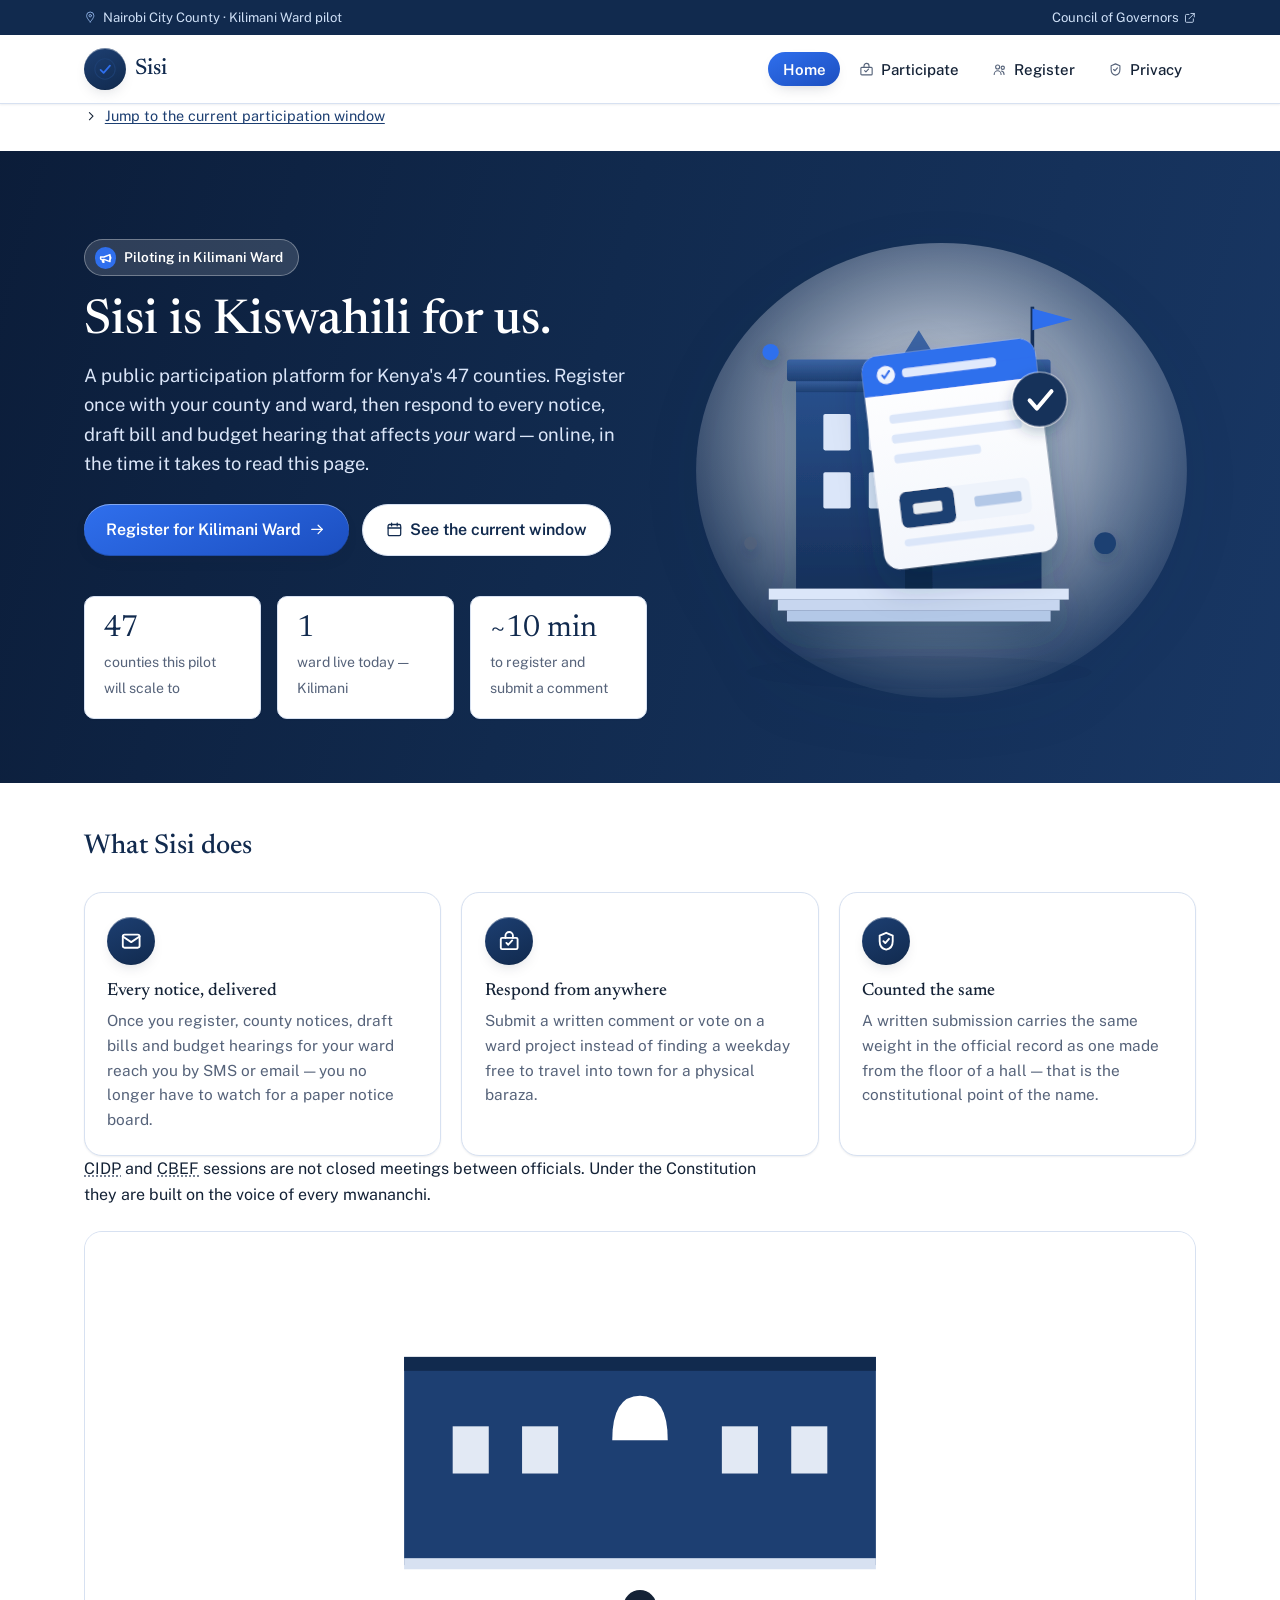
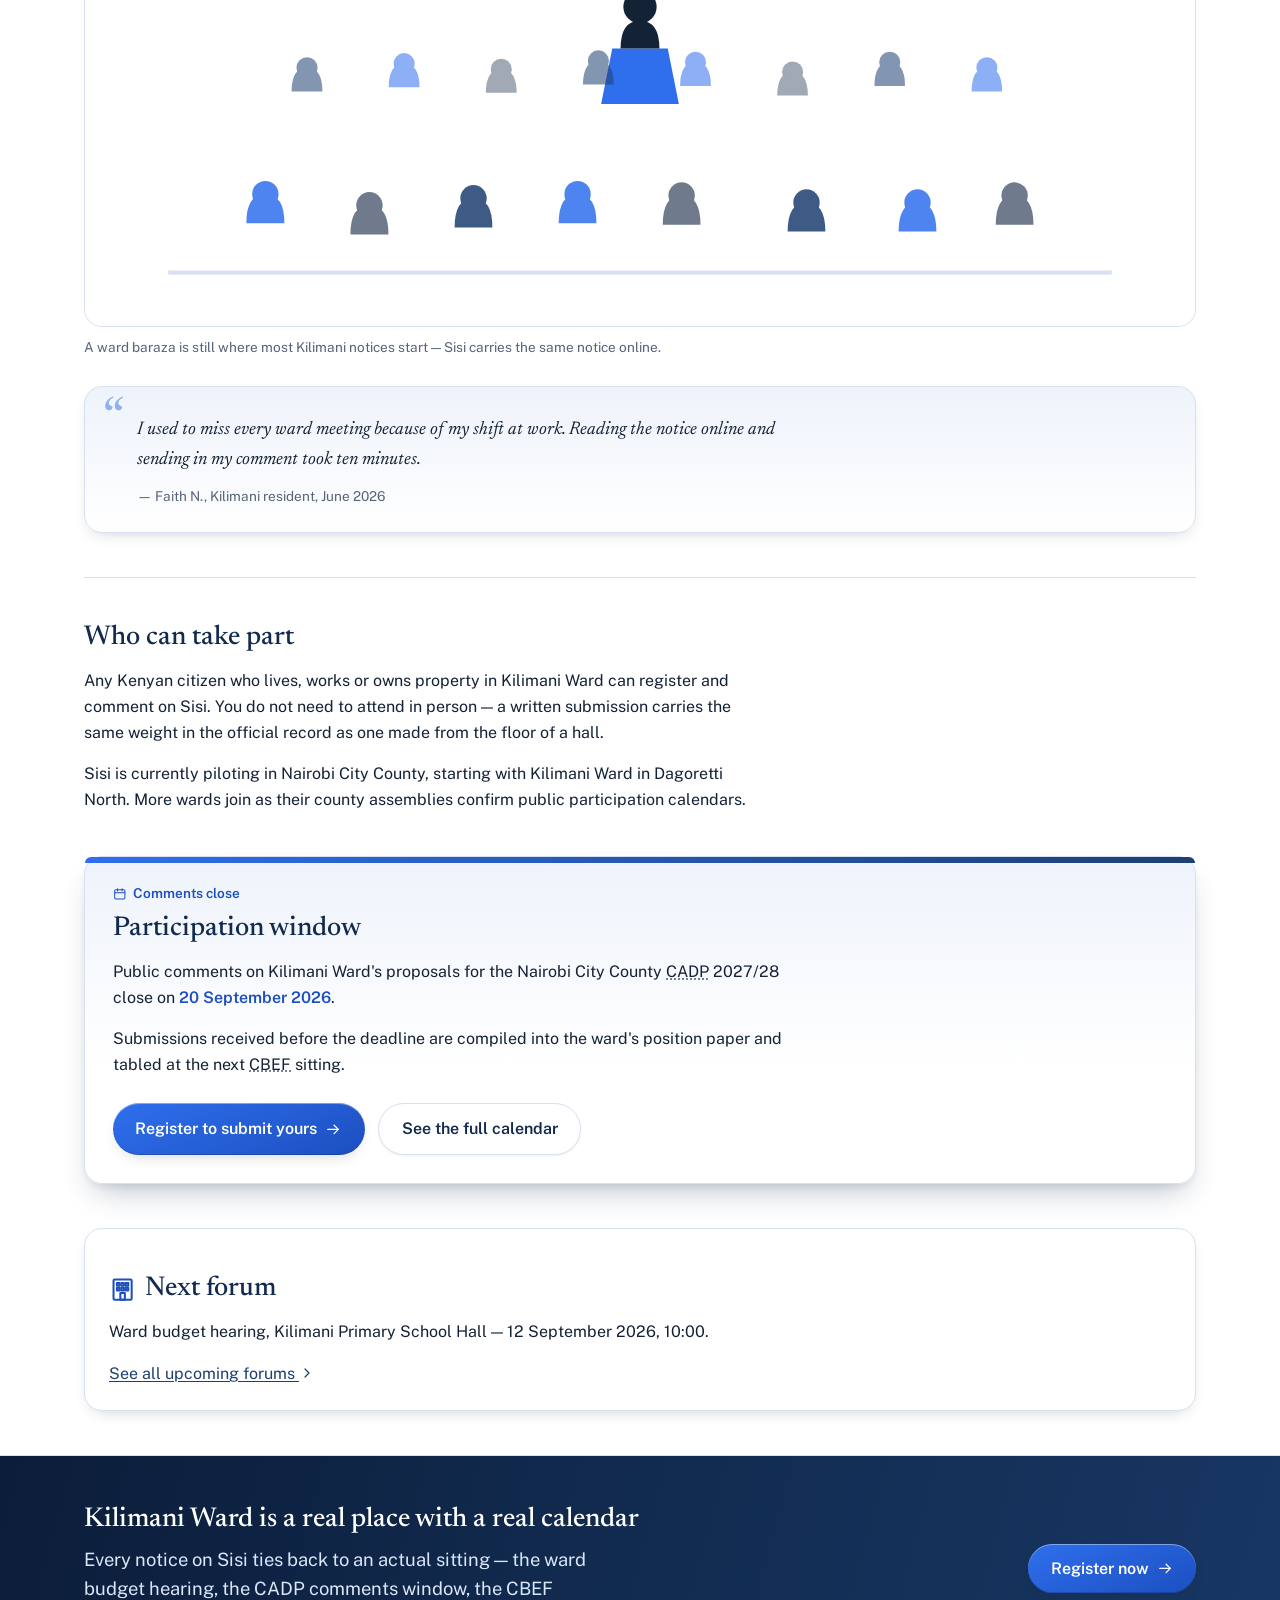
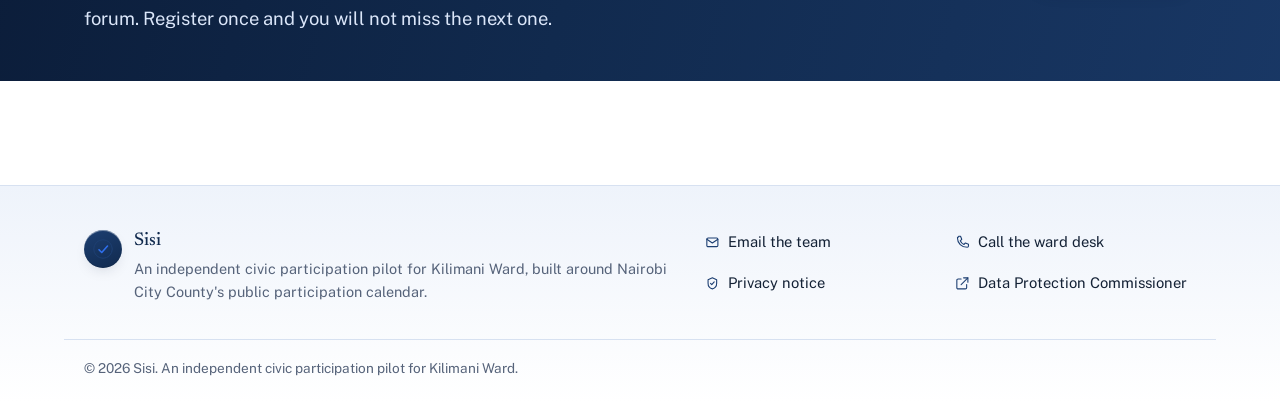
==== commit c1fa8c38: "Remove photo credits and update contact email to use new domain" ====
--- a/index.html
+++ b/index.html
@@ -216,9 +216,6 @@
                alt="Illustration of Kilimani Ward's county hall with a notice being submitted and confirmed on a phone">
         </div>
       </section>
-      <p class="photo-credit">Background photo:
-        <a href="https://commons.wikimedia.org/wiki/File:Nairobi_City_County_Skyline.jpg" target="_blank" rel="noopener">Nairobi City County Skyline</a>,
-        via Wikimedia Commons (CC BY-SA 4.0).</p>
     </div>
   </div>
 
@@ -330,9 +327,6 @@
           <svg class="icon" aria-hidden="true"><use href="#icon-arrow-right"/></svg>
         </a>
       </div>
-      <p class="photo-credit">Background photo:
-        <a href="https://commons.wikimedia.org/wiki/File:Nairobi_city_hall.jpg" target="_blank" rel="noopener">Nairobi City Hall</a>,
-        via Wikimedia Commons (CC BY-SA 2.0).</p>
     </div>
   </section>
 
@@ -349,7 +343,7 @@
       </div>
     </div>
     <ul class="footer-links">
-      <li><a href="mailto:habari@sisi.example">
+      <li><a href="mailto:habari@sisi.org">
         <svg class="icon" aria-hidden="true"><use href="#icon-mail"/></svg>
         Email the team
       </a></li>
@@ -369,9 +363,6 @@
   </div>
   <div class="footer-bottom">
     <p>&copy; 2026 Sisi. An independent civic participation pilot for Kilimani Ward.</p>
-    <p class="footer-credit">Photography via Wikimedia Commons:
-      <a href="https://commons.wikimedia.org/wiki/File:Nairobi_City_County_Skyline.jpg" target="_blank" rel="noopener">Nairobi City County Skyline</a> (CC BY-SA 4.0) and
-      <a href="https://commons.wikimedia.org/wiki/File:Nairobi_city_hall.jpg" target="_blank" rel="noopener">Nairobi City Hall</a> (CC BY-SA 2.0).</p>
   </div>
 </footer>
 
